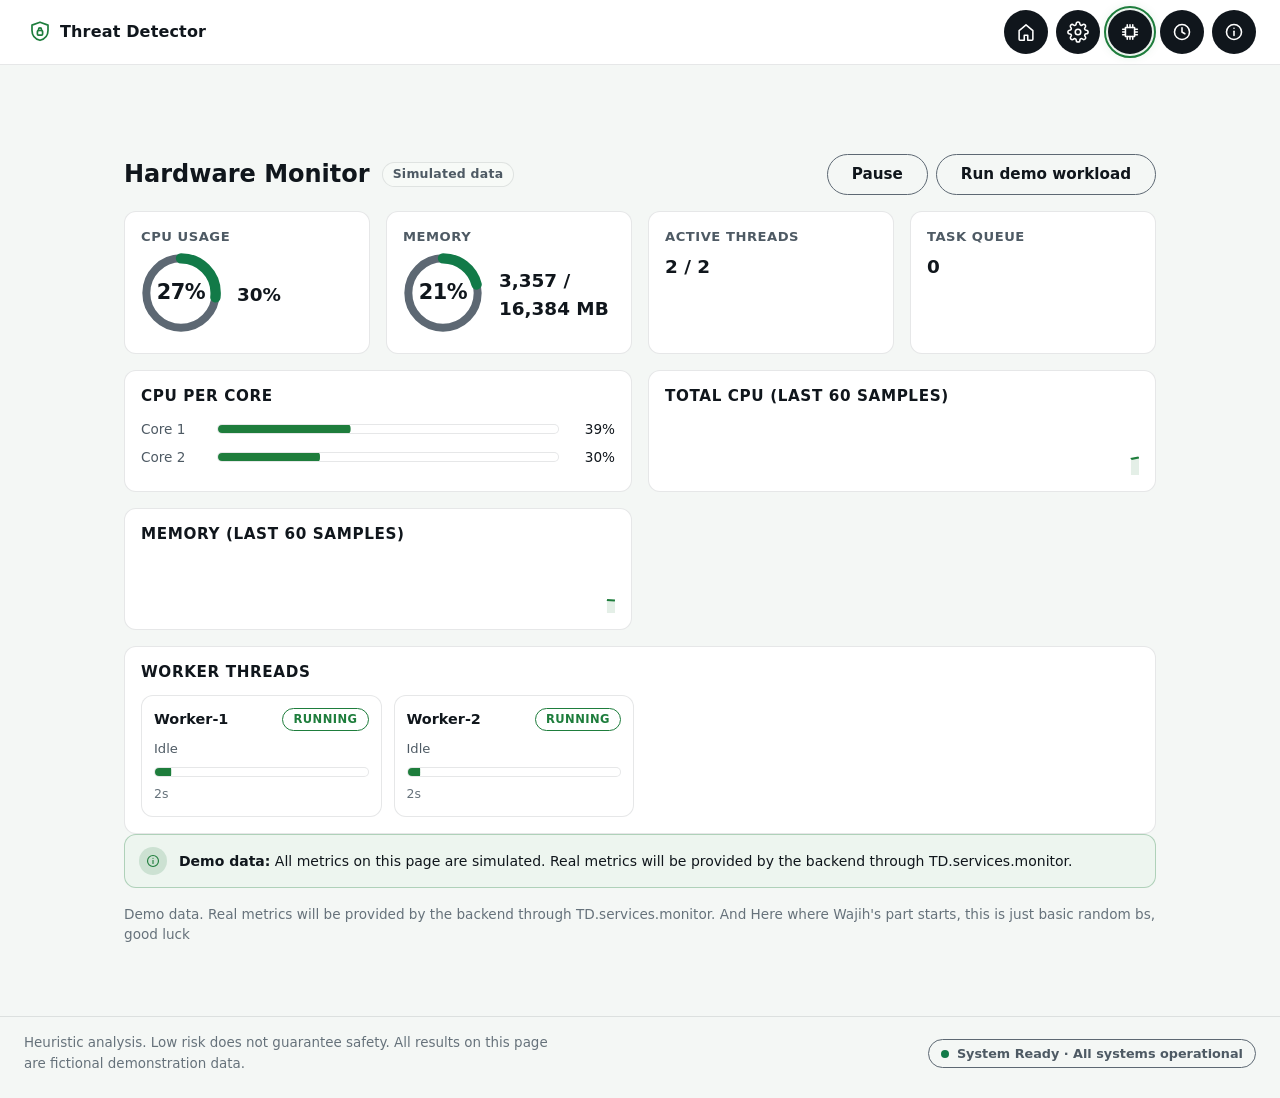
==== app/src/main/resources/web/hardware.html @ 389b3770 "feat(web): copy product front-end and add JavaFX shim" ====
<!DOCTYPE html>
<html lang="en" data-page="hardware">
<head>
  <meta charset="utf-8">
<script src="js/core/theme-init.js"></script>
  <meta name="viewport" content="width=device-width, initial-scale=1">
  <title>Threat Detector - Hardware Monitor</title>
<link rel="icon" href="data:image/svg+xml,%3Csvg xmlns='http://www.w3.org/2000/svg' viewBox='0 0 24 24'%3E%3Cpath d='M12 2.5 20 5.3v5.2c0 4.8-3.2 8.7-8 10-4.8-1.3-8-5.2-8-10V5.3Z' fill='%238DEB6B'/%3E%3Crect x='9.4' y='10.6' width='5.2' height='4.4' rx='1' fill='none' stroke='%23101418' stroke-width='1.6'/%3E%3Cpath d='M10.6 10.6V9.6a1.4 1.4 0 0 1 2.8 0v1' fill='none' stroke='%23101418' stroke-width='1.6'/%3E%3C/svg%3E">
<link rel="stylesheet" href="css/base/motion-tokens.css">
<link rel="stylesheet" href="css/components/motion-governor.css">
<link rel="stylesheet" href="css/core.css">
<script src="js/settings.js"></script>
<link rel="stylesheet" href="css/nav.css">
<link rel="stylesheet" href="css/risk-glow.css">
<link rel="stylesheet" href="css/analysis-card.css">
<script src="js/features/theme-fx.js"></script>
<script src="js/theme.js"></script>
<link rel="stylesheet" href="css/theme-transition.css">
<link rel="stylesheet" href="css/pages/hardware.css">
</head>
<body>
  <a class="skip-link" href="#main-content">Skip to main content</a>

  <main id="main-content" tabindex="-1">
    <div class="hw-page">

      <div class="hw-title-row">
        <h1>Hardware Monitor</h1>
        <span class="hw-badge">Simulated data</span>
        <div class="hw-actions">
          <button type="button" class="btn btn-secondary" id="hw-pause" aria-pressed="false">Pause</button>
          <button type="button" class="btn btn-secondary" id="hw-demo">Run demo workload</button>
        </div>
      </div>

      <section class="hw-stats" aria-label="Hardware summary">
        <div class="hw-card">
          <h2>CPU usage</h2>
          <div class="hw-stat">
            <div class="hw-stat__ring" id="hw-ring-cpu" role="img" aria-label="Total CPU usage"></div>
            <span class="hw-stat__val" id="hw-cpu-val">0%</span>
          </div>
        </div>
        <div class="hw-card">
          <h2>Memory</h2>
          <div class="hw-stat">
            <div class="hw-stat__ring" id="hw-ring-mem" role="img" aria-label="Memory usage"></div>
            <span class="hw-stat__val" id="hw-mem-val">0 / 0 MB</span>
          </div>
        </div>
        <div class="hw-card">
          <h2>Active threads</h2>
          <span class="hw-stat__val" id="hw-threads-val">0 / 0</span>
        </div>
        <div class="hw-card">
          <h2>Task queue</h2>
          <span class="hw-stat__val" id="hw-queue-val">0</span>
        </div>
      </section>

      <div class="hw-grid">
        <section class="hw-card hw-section" aria-label="CPU per core">
          <h2>CPU per core</h2>
          <div id="hw-cores"></div>
        </section>
        <section class="hw-card hw-section" aria-label="Total CPU history">
          <h2>Total CPU (last 60 samples)</h2>
          <div id="hw-cpu-spark"></div>
        </section>
        <section class="hw-card hw-section" aria-label="Memory history">
          <h2>Memory (last 60 samples)</h2>
          <div id="hw-mem-spark"></div>
        </section>
      </div>

      <section class="hw-card hw-section" aria-label="Worker threads">
        <h2>Worker threads</h2>
        <div id="hw-workers" class="hw-workers"></div>
      </section>

      <div class="callout dash-callout" data-type="info" role="note">
        <p class="callout__text"><strong>Demo data:</strong> All metrics on this page are simulated. Real metrics will be provided by the backend through TD.services.monitor.</p>
      </div>

      <p class="hw-note">Demo data. Real metrics will be provided by the backend through TD.services.monitor. And Here where Wajih's part starts, this is just basic random bs, good luck</p>

    </div>
  </main>
<script src="js/core/core.js"></script>
<script src="js/core/java-shim.js"></script>
<script src="js/core/td-config.js"></script>
<script src="js/core/events.js"></script>
<script src="js/services/bridge.js"></script>
<script src="js/services/monitorService.js"></script>
<script src="js/services/mockMonitorService.js"></script>
<script src="js/services/analysisService.js"></script>
<script src="js/features/motion-governor.js"></script>
<script src="js/components/sparkline.js"></script>
<script src="js/components/usageBar.js"></script>
<script src="js/pages/hardware.js"></script>
</body>
</html>
---- app/src/main/resources/web/css/base/motion-tokens.css ----
/* ===== Motion tokens (single source of truth for animation durations) ===== */
/* Created for the animation performance pass. Values are IDENTICAL to the
   pre-existing magic numbers scattered across core.css/index.css/settings.css
   so that no visual timing changes. Agents may reference these tokens. */
:root {
  --dur-slide: .3s;
  --ease-slide: cubic-bezier(.32, .72, 0, 1);
  --dur-reveal-in: .4s;
  --dur-reveal-out: .25s;
  --dur-swatch: .18s;
  --dur-fast: .15s;
  --dur-in: .24s;
  --dur-out: .18s;
  --ease-out: cubic-bezier(.2, .7, .2, 1);
}
---- app/src/main/resources/web/css/components/motion-governor.css ----
/* ===== Motion governor CSS (animation perf pass) ===== */
[data-motion-paused] {
  animation-play-state: paused !important;
}
html.td-switching ::view-transition-new(root) {
  will-change: clip-path;
}
---- app/src/main/resources/web/css/core.css ----
/* ===== DAC SHARED CORE (CSS) 1/2 — tokens+components — identical on all pages ===== */
/* OWNER: Agent A (Core). CONTRACT §4 tokens · §5 shared classes · §14 shell.
   Sections: 1 reset · 2 tokens · 3 base type · 4 shell · 5 components
             6 result panel · 7 modal · 8 density · 9 responsive · 10 reduced motion.
   No raw hex outside token blocks; animations use transform/opacity only. */

/* ================= 1. GLOBAL RESET ================= */
*,
*::before,
*::after { box-sizing: border-box; }

html,
body,
h1, h2, h3, h4,
p, ul, ol, figure { margin: 0; padding: 0; }

html {
  font-size: 16px; /* base: 16px, refines via data-text below */
  scroll-behavior: smooth;
  -webkit-text-size-adjust: 100%;
}

img,
svg { display: block; max-width: 100%; }

/* [D] Icon system: functional icons are sized explicitly (hero/decorative art exempt) */
.icon { flex: none; width: 16px; height: 16px; }
.icon-lg { width: 20px; height: 20px; }
.icon-xl { width: 24px; height: 24px; }

button,
input,
select,
textarea { font: inherit; color: inherit; }

ul, ol { list-style: none; }

/* [hidden] wins everywhere so JS can rely on it for state toggling */
[hidden] { display: none !important; }

/* Focus is never removed; every rule here ADDS visibility, never hides outlines */
:focus-visible {
  outline: 2px solid var(--focus-ring);
  outline-offset: 2px;
}

::selection { background: var(--accent-soft); }

/* ================= 2. DESIGN TOKENS (CONTRACT §4) ================= */
/* Theme-independent primitives */
:root {
  --font: system-ui, -apple-system, "Segoe UI", Roboto, "Helvetica Neue", Arial, sans-serif;
  --radius-sm: 8px;
  --radius: 12px;
  --radius-lg: 16px;
  --radius-pill: 999px;
  --space-1: 4px;
  --space-2: 8px;
  --space-3: 12px;
  --space-4: 16px;
  --space-5: 24px;
  --space-6: 32px;
  --space-7: 48px;
  --space-8: 64px;
  --dur-fast: 150ms;
  --dur-in: 220ms;
  --dur-out: 160ms;
  --dur-draw: 1000ms;
  --dur-glow: 3s;
  --ease-out: cubic-bezier(.22, .61, .36, 1);
  --ease-spring: cubic-bezier(.34, 1.56, .64, 1);
  /* D1 result ring — consumed by .result-panel / .result-ring-float */
  --ring-side: right;
  --ring-side-width: var(--space-4);
  /* [C] real sticky-header height (navbar min-height 64px + 1px border) */
  --navbar-h: 65px;
}

/* ----- Text size: scales the rem base (15 / 16 / 17.5px) ----- */
:root { --text-base: 16px; }
html[data-text="small"]  { font-size: 15px;   --text-base: 15px; }
html[data-text="large"]  { font-size: 17.5px; --text-base: 17.5px; }

/* ----- DARK / OLED ----- */
/* [data-theme-scope] mirrors the theme tokens onto the verdict-color preview
   container (Settings picker modal) so it can show the theme being edited
   while the app itself runs in the other theme. The scope always shows the
   OLED dark surfaces (the grey variant only shifts --bg-* on :root). */
:root[data-theme="dark"],
[data-theme-scope="dark"] {
  color-scheme: dark;
  --bg: #000000;
  /* Cover-tier color (snap fix 2.3c): duplicates --bg on purpose so the
     theme-cover element can read the TARGET theme's page background from
     a token instead of the live computed style. Keep in sync with --bg. */
  --td-cover-bg: #000000;
  --bg-nav: #161616;
  --bg-card: #0E120D;
  --bg-card-2: #141A11;
  --bg-input: #121715;
  --border: rgba(255, 255, 255, .08);
  /* AA revision of pinned grey: solid tone ≥3:1 against card + bg for UI boundaries */
  --border-strong: #6A7269;
  --text: #F2F5F7;
  --text-muted: #A6B1BB;
  --text-faint: #7A8791; /* AA revision: ≥4.5:1 on card/card-2/nav */
  --focus-ring: #7BD5FF;
  /* Navbar icon-button states (icon vs circle verified >=4.5:1 in every state) */
  --navlink-bg: #FFFFFF;
  --navlink-bg-hover: #F1F4F7;
  --navlink-bg-active: #E4E9EC;
  --navlink-icon: #0B0E11;
  --navlink-icon-hover: #0B0E11;
  --navlink-icon-active: #0B0E11;
  --navlink-icon-current: #0B0E11;
  --navlink-icon-open: #0B0E11;
  --navlink-ring: transparent;
  --navlink-ring-hover: var(--accent-contrast); /* crisp on light circles in every accent */
  --navlink-ring-active: var(--accent-contrast);
  --navlink-ring-current: var(--accent);
  --navlink-ring-open: var(--accent);
  /* Switch states: OFF track + 1px edge (>=3:1 vs card) + knob (>=3:1 vs ON track) */
  --switch-off: #55606B;
  --switch-off-hover: #646E77;
  --switch-edge: #8A93A0;
  --switch-knob: #FFFFFF;
  --high-contrast: #2A070C; /* AA text on --high fills (≥4.5:1) */
  --shadow: 0 10px 30px rgba(0, 0, 0, .55);
  --backdrop: rgba(0, 0, 0, .62);
}

/* ----- DARK / GREY ----- */
:root[data-theme="dark"][data-bg="grey"] {
  --bg: #121212;
  /* Cover-tier color: duplicates --bg (see note in the dark/oled block). */
  --td-cover-bg: #121212;
  --bg-nav: #1A1A1A;
  --bg-card: #181D18;
  --bg-card-2: #1F241E;
  --bg-input: #1A1F1B;
}

/* ----- RISK (always paired with text + icon, never color alone) ----- */
:root[data-theme="dark"],
[data-theme-scope="dark"] {
  --low: #3DDC84;
  --medium: #FFB020;
  --high: #FF5A5F;
  --na: #8A93A0;
  --low-soft: rgba(61, 220, 132, .14);
  --medium-soft: rgba(255, 176, 32, .14);
  --high-soft: rgba(255, 90, 95, .16);
  --na-soft: rgba(138, 147, 160, .18);
}

:root[data-theme="light"],
[data-theme-scope="light"] {
  --low: #127A48;
  /* [A1] richer amber (was a muddy brown); AA ≥4.5:1 on card/white surfaces */
  --medium: #B45309;
  --high: #C2263B;
  --na: #55606A;
  --low-soft: rgba(18, 122, 72, .12);
  --medium-soft: rgba(138, 90, 0, .12);
  --high-soft: rgba(194, 38, 59, .10);
  --na-soft: rgba(85, 96, 106, .14);
}

/* ----- LIGHT ----- */
:root[data-theme="light"],
[data-theme-scope="light"] {
  color-scheme: light;
  --bg: #F4F7F5;
  /* Cover-tier color: duplicates --bg (see note in the dark/oled block). */
  --td-cover-bg: #F4F7F5;
  --bg-nav: #FFFFFF;
  --bg-card: #FFFFFF;
  --bg-card-2: #F7FAF7;
  --bg-input: #FFFFFF;
  --border: rgba(16, 24, 32, .10);
  /* AA revision of pinned tone: ≥3:1 boundary on white/off-white */
  --border-strong: #5D6873;
  --text: #10161C;
  --text-muted: #4E5A64;
  --text-faint: #66727B; /* AA revision: ≥4.5:1 on white + bg */
  --focus-ring: #1B5EA8;
  /* Navbar icon-button states (icon vs circle verified >=4.5:1 in every state) */
  --navlink-bg: #10161C;
  --navlink-bg-hover: #1E2831;
  --navlink-bg-active: #2A3540;
  --navlink-icon: #FFFFFF;
  --navlink-icon-hover: #FFFFFF;
  --navlink-icon-active: #FFFFFF;
  --navlink-icon-current: #FFFFFF;
  --navlink-icon-open: #FFFFFF;
  --navlink-ring: transparent;
  --navlink-ring-hover: #FFFFFF; /* crisp on dark circles in every light accent */
  --navlink-ring-active: #FFFFFF;
  --navlink-ring-current: var(--accent);
  --navlink-ring-open: var(--accent);
  /* Switch states: OFF track + 1px edge (>=3:1 vs card) + knob (>=3:1 vs ON track) */
  --switch-off: #D7DCE1;
  --switch-off-hover: #CBD2D8;
  --switch-edge: #5D6873;
  --switch-knob: #FFFFFF;
  --high-contrast: #FFFFFF; /* white passes on --high (#C2263B) in light theme */
  --shadow: 0 8px 22px rgba(16, 24, 32, .10);
  --backdrop: rgba(10, 16, 20, .48);
}

/* ----- ACCENTS · dark ----- */
:root[data-theme="dark"][data-accent="green"] {
  --accent: #8DEB6B; --accent-contrast: #07230D; --accent-strong: #96ED77;
  --accent-soft: rgba(141, 235, 107, .12); --glow: rgba(141, 235, 107, .35);
}
:root[data-theme="dark"][data-accent="blue"] {
  --accent: #4D94FF; --accent-contrast: #031431; --accent-strong: #5B9DFF;
  --accent-soft: rgba(77, 148, 255, .12); --glow: rgba(77, 148, 255, .35);
}
:root[data-theme="dark"][data-accent="white"] {
  --accent: #F2F5F7; --accent-contrast: #0B0E11; --accent-strong: #FFFFFF;
  --accent-soft: rgba(242, 245, 247, .12); --glow: rgba(242, 245, 247, .35);
}
:root[data-theme="dark"][data-accent="violet"] {
  --accent: #B78CFF; --accent-contrast: #180430; --accent-strong: #C1A0FF;
  --accent-soft: rgba(183, 140, 255, .12); --glow: rgba(183, 140, 255, .35);
}
:root[data-theme="dark"][data-accent="amber"] {
  --accent: #FFC24D; --accent-contrast: #2B1600; --accent-strong: #FFCE70;
  --accent-soft: rgba(255, 194, 77, .12); --glow: rgba(255, 194, 77, .35);
}

/* ----- ACCENTS · light (darker accents so AA passes on white) ----- */
:root[data-theme="light"][data-accent="green"] {
  --accent: #1E7D3C; --accent-contrast: #FFFFFF; --accent-strong: #2D8448;
  --accent-soft: rgba(30, 125, 60, .12); --glow: rgba(30, 125, 60, .22);
}
:root[data-theme="light"][data-accent="blue"] {
  --accent: #1B5EA8; --accent-contrast: #FFFFFF; --accent-strong: #2370C4;
  --accent-soft: rgba(27, 94, 168, .12); --glow: rgba(27, 94, 168, .22);
}
:root[data-theme="light"][data-accent="white"] {
  --accent: #232A31; --accent-contrast: #FFFFFF; --accent-strong: #384249;
  --accent-soft: rgba(35, 42, 49, .12); --glow: rgba(35, 42, 49, .22);
}
:root[data-theme="light"][data-accent="violet"] {
  --accent: #5E35B1; --accent-contrast: #FFFFFF; --accent-strong: #6B45B7;
  --accent-soft: rgba(94, 53, 177, .12); --glow: rgba(94, 53, 177, .22);
}
:root[data-theme="light"][data-accent="amber"] {
  --accent: #7A4C00; --accent-contrast: #FFFFFF; --accent-strong: #8F5A00;
  --accent-soft: rgba(122, 76, 0, .12); --glow: rgba(122, 76, 0, .22);
}

/* Switch knob per accent - knob vs ON track >=3:1 by computed contrast.
   Dark-theme light accents (green #8DEB6B 1.6, white 1.2, violet 2.6, amber 1.6
   vs a white knob) flip to near-black; deep blue (#4D94FF = 3.000) keeps white. */
:root[data-theme="dark"][data-accent="green"],
:root[data-theme="dark"][data-accent="white"],
:root[data-theme="dark"][data-accent="violet"],
:root[data-theme="dark"][data-accent="amber"] { --switch-knob: #0B0E11; }
:root[data-theme="dark"][data-accent="blue"] { --switch-knob: #FFFFFF; }
:root[data-theme="light"][data-accent="green"],
:root[data-theme="light"][data-accent="blue"],
:root[data-theme="light"][data-accent="white"],
:root[data-theme="light"][data-accent="violet"],
:root[data-theme="light"][data-accent="amber"] { --switch-knob: #FFFFFF; }

/* ================= 3. BASE TYPE ================= */
body {
  min-height: 100vh;
  background: var(--bg);
  color: var(--text);
  font-family: var(--font);
  font-size: 1rem;
  line-height: 1.5;
}

h1 { font-size: 1.65rem; line-height: 1.25; font-weight: 700; }
h2 { font-size: 1.25rem; line-height: 1.3; font-weight: 700; }
h3 { font-size: 1.05rem; line-height: 1.35; font-weight: 600; }

small { font-size: .85rem; }
strong, b { font-weight: 600; }

a { color: var(--accent); }
a:hover { color: var(--accent-strong); }

/* ================= 4. GLOBAL SHELL (CONTRACT §14) ================= */

/* --- Skip link: pages place it before <main> --- */
.skip-link {
  position: absolute;
  top: 0;
  transform: translateY(-60px);
  left: var(--space-2);
  z-index: 100;
  min-height: 44px;
  display: inline-flex;
  align-items: center;
  padding: 0 var(--space-4);
  background: var(--accent);
  color: var(--accent-contrast);
  font-weight: 600;
  text-decoration: none;
  border-radius: 0 0 var(--radius) var(--radius);
  transition: transform var(--dur-in) var(--ease-out);
}
.skip-link:focus { transform: translateY(0); }
html[data-motion="reduced"] .skip-link { transition: none; }

/* --- Screen-reader-only helpers --- */
.sr-only,
.visually-hidden {
  position: absolute;
  width: 1px;
  height: 1px;
  margin: -1px;
  padding: 0;
  border: 0;
  overflow: hidden;
  clip: rect(0 0 0 0);
  clip-path: inset(50%);
  white-space: nowrap;
}

/* --- Sticky header + navbar --- */
.app-header {
  position: sticky;
  top: 0;
  z-index: 50;
  background: var(--bg-nav);
  border-bottom: 1px solid var(--border);
}

.navbar {
  display: flex;
  align-items: center;
  justify-content: space-between;
  gap: var(--space-3);
  min-height: 64px;
  padding: var(--space-2) var(--space-4);
}

.brand {
  display: inline-flex;
  align-items: center;
  gap: var(--space-2);
  color: var(--text);
  text-decoration: none;
  font-weight: 700;
  letter-spacing: .01em;
  padding: var(--space-1) var(--space-1);
  border-radius: var(--radius-sm);
}
.brand-logo { width: 24px; height: 24px; color: var(--accent); flex: none; }
.brand:hover,
.brand:focus-visible { color: var(--accent-strong); }

.nav-actions {
  display: flex;
  align-items: center;
  gap: var(--space-2);
}

/* --- Circular 44px nav buttons (§5 + SPEC §5).
     State tokens: --navlink-bg / -icon / -ring for default, hover, active,
     current-page and legend-open. The button itself is never given opacity
     or a filter; hover keeps the icon/circle pair untouched and signals via
     an accent glow + crisp ring + scale, wrapped in @media(hover:hover). --- */
.navlink {
  position: relative;
  width: 44px;
  height: 44px;
  flex: none;
  display: inline-flex;
  align-items: center;
  justify-content: center;
  border: 0;
  border-radius: 50%;
  background: var(--navlink-bg);
  color: var(--navlink-icon);
  box-shadow: 0 0 0 1px var(--navlink-ring);
  cursor: pointer;
  text-decoration: none;
  transition: background-color var(--dur-fast) var(--ease-out),
              color var(--dur-fast),
              box-shadow var(--dur-fast) var(--ease-out),
              transform var(--dur-fast) var(--ease-out);
}
.navlink svg { width: 22px; height: 22px; }
.navlink:active {
  background: var(--navlink-bg-active);
  color: var(--navlink-icon-active);
  transform: scale(.97);
  box-shadow: 0 0 0 1px var(--navlink-ring-active), 0 0 6px var(--glow);
}

/* Current page and legend-open: persistent accent ring + soft accent glow
   (aria-current / aria-expanded carry the meaning; the class mirrors current).
   The 2px offset gap keeps the ring readable even when ring and circle tones
   would otherwise merge (e.g. the White accent). */
.navlink[aria-current="page"],
.navlink.is-current {
  color: var(--navlink-icon-current);
  outline: 2px solid var(--navlink-ring-current);
  outline-offset: 2px;
  box-shadow: 0 0 12px var(--glow);
}

/* Legend open (the "i" button; aria-expanded toggles it) */
.navlink[aria-expanded="true"] {
  color: var(--navlink-icon-open);
  outline: 2px solid var(--navlink-ring-open);
  outline-offset: 2px;
  box-shadow: 0 0 12px var(--glow);
}

/* Keyboard focus always stays distinct from hover and from the resting
   current/open rings (cyan/blue --focus-ring vs accent rings). */
.navlink[aria-current="page"]:focus-visible,
.navlink.is-current:focus-visible,
.navlink[aria-expanded="true"]:focus-visible {
  outline-color: var(--focus-ring);
}

/* Hover is pointer-only so touch devices never get stuck hover states */
@media (hover: hover) {
  .navlink:hover {
    background: var(--navlink-bg-hover);
    color: var(--navlink-icon-hover);
    transform: scale(1.06);
    box-shadow: 0 0 0 1px var(--navlink-ring-hover), 0 0 10px var(--glow);
  }
}

/* --- CSS tooltips via data-tip: shown on hover AND focus-visible.
       Never removes focus outline; positioned under the button. --- */
.navlink[data-tip]::after {
  content: attr(data-tip);
  position: absolute;
  top: calc(100% + 6px);
  left: 50%;
  z-index: 90;
  transform: translateX(-50%) translateY(-4px);
  padding: 4px var(--space-2);
  border: 1px solid var(--border-strong);
  border-radius: var(--radius-sm);
  background: var(--bg-card-2);
  color: var(--text);
  font-size: .8rem;
  font-weight: 600;
  white-space: nowrap;
  box-shadow: var(--shadow);
  opacity: 0;
  visibility: hidden;
  pointer-events: none;
  transition: opacity var(--dur-fast) var(--ease-out),
              transform var(--dur-fast) var(--ease-out),
              visibility 0s linear var(--dur-fast);
}
.navlink[data-tip]:hover::after,
.navlink[data-tip]:focus-visible::after {
  opacity: 1;
  visibility: visible;
  transform: translateX(-50%) translateY(0);
  transition-delay: 0s;
}
/* Keep the last button's tooltip inside the viewport */
.nav-actions > :last-child[data-tip]::after {
  left: auto;
  right: 0;
  transform: translateY(-4px);
}
.nav-actions > :last-child[data-tip]:hover::after,
.nav-actions > :last-child[data-tip]:focus-visible::after { transform: translateY(0); }

/* --- Risk Levels legend: D4 drop-up panel, anchored top-right under the nav --- */
.legend {
  position: absolute;
  top: calc(100% + var(--space-2));
  right: var(--space-3); /* aligned right, under the "i" button */
  z-index: 60;
  width: min(320px, calc(100vw - 24px));
  padding: var(--space-4);
  border: 1px solid var(--border-strong);
  border-radius: var(--radius-lg);
  background: var(--bg-card);
  box-shadow: var(--shadow);
  opacity: 0;
  transform: translateY(12px);
  pointer-events: none;
  /* D4 LEGEND DROP-UP — base rule closes FASTER (160ms); .is-open opens at 220ms */
  transition: opacity var(--dur-out) var(--ease-out),
              transform var(--dur-out) var(--ease-out);
}
.legend.is-open {
  opacity: 1;
  transform: translateY(0);
  pointer-events: auto;
  /* slower, springy entrance */
  transition-duration: var(--dur-in);
}

.legend-title { font-size: 1rem; margin-bottom: var(--space-2); }

.legend-list { display: grid; gap: var(--space-1); }

.legend-item {
  display: flex;
  align-items: flex-start;
  gap: var(--space-2);
  font-size: .92rem;
  padding: 2px 0;
}

.legend-dot {
  flex: none;
  width: 10px;
  height: 10px;
  margin-top: 5px;
  border-radius: 50%;
}
.dot-low    { background: var(--low); }
.dot-medium { background: var(--medium); }
.dot-high   { background: var(--high); }
.dot-na     { background: var(--na); }

.legend-term  { font-weight: 600; min-width: 108px; }
.legend-desc  { color: var(--text-muted); }

.legend-note {
  margin-top: var(--space-3);
  padding-top: var(--space-2);
  border-top: 1px solid var(--border);
  color: var(--text-faint);
  font-size: .82rem;
}

/* --- Toast region + toasts: bottom-right stack, ≤3 visible, dedupe-friendly [E] --- */
.toast-region {
  position: fixed;
  right: max(var(--space-4), env(safe-area-inset-right, 0px));
  bottom: max(var(--space-5), env(safe-area-inset-bottom, 0px));
  z-index: 80;
  display: flex;
  flex-direction: column;
  align-items: flex-end;
  gap: var(--space-2);
  width: min(360px, calc(100vw - var(--space-6)));
  max-height: calc(100vh - var(--space-5) - env(safe-area-inset-bottom, 0px));
  overflow: auto;
  pointer-events: none;
}
.toast {
  position: relative;
  display: grid;
  grid-template-columns: 20px minmax(0, 1fr) auto;
  gap: var(--space-2);
  align-items: start;
  width: 100%;
  min-width: 0;
  padding: 12px 14px;
  border: 1px solid var(--border-strong);
  border-radius: 12px;
  background: var(--bg-card);
  box-shadow: 0 10px 28px rgba(0, 0, 0, .30);
  font-size: .92rem;
  overflow: hidden; /* keeps the countdown bar inside the radius */
  pointer-events: auto;
  animation: toast-in 180ms var(--ease-out);
}
html[data-theme="light"] .toast { box-shadow: 0 10px 28px rgba(16, 24, 32, .14); }
.toast.is-out {
  opacity: 0;
  transform: translateY(6px);
  transition: opacity 140ms linear, transform 140ms linear;
}
@keyframes toast-in {
  from { opacity: 0; transform: translateY(8px); }
  to   { opacity: 1; transform: translateY(0); }
}

/* status icon: icon-only color signal (toast also carries role + copy, never color alone) */
.toast-ico {
  display: inline-flex;
  align-items: center;
  justify-content: center;
  width: 20px;
  height: 20px;
  margin-top: 1px;
}
.toast-ico svg { display: block; width: 20px; height: 20px; }
.toast--success .toast-ico { color: var(--low); }
.toast--warn    .toast-ico { color: var(--medium); }
.toast--error   .toast-ico { color: var(--high); }
.toast--info    .toast-ico { color: var(--accent); }

.toast-body { display: block; min-width: 0; }
.toast-title { display: block; font-size: 14px; line-height: 1.35; font-weight: 600; color: var(--text); overflow-wrap: break-word; }
.toast-desc { display: block; margin: 2px 0 0; font-size: 13px; line-height: 1.4; color: var(--text-muted); }

.toast-action {
  margin-top: 8px;
  min-height: 32px;
  padding: 4px 10px;
  font: inherit;
  font-size: .88rem;
  font-weight: 600;
  color: var(--text);
  background: var(--bg-card-2);
  border: 1px solid var(--border-strong);
  border-radius: var(--radius-sm);
  cursor: pointer;
}
.toast-action:hover { background: var(--accent-soft); }

.toast-close {
  position: relative;
  flex: none;
  width: 24px;
  height: 24px;
  margin: -6px -8px -6px 0;
  display: inline-flex;
  align-items: center;
  justify-content: center;
  border: 0;
  border-radius: var(--radius-sm);
  background: transparent;
  color: var(--text-muted);
  cursor: pointer;
  transition: color var(--dur-fast), background var(--dur-fast);
}
.toast-close::before { content: ""; position: absolute; inset: -10px; } /* ≥44px hit target */
.toast-close:hover { color: var(--text); background: var(--accent-soft); }
.toast-close svg { width: 16px; height: 16px; pointer-events: none; }

/* countdown bar: 2px, status-colored, low emphasis; error toasts run none */
.toast-bar {
  position: absolute;
  left: 0;
  right: 0;
  bottom: 0;
  height: 2px;
  border-radius: 2px;
  background: currentColor;
  opacity: .4;
  transform-origin: left center;
  animation: toast-drain var(--toast-dur, 4s) linear forwards;
  pointer-events: none;
}
.toast--success .toast-bar { color: var(--low); }
.toast--warn    .toast-bar { color: var(--medium); }
.toast--error   .toast-bar { color: var(--high); }
.toast--info    .toast-bar { color: var(--accent); }
.toast.is-paused .toast-bar { animation-play-state: paused; }
@keyframes toast-drain {
  from { transform: scaleX(1); }
  to   { transform: scaleX(0); }
}

/* under reduced motion: no enter/exit animation and no countdown */
@media (prefers-reduced-motion: reduce) {
  .toast { animation: none; }
  .toast.is-out { transition: none; }
  .toast-bar { display: none; }
}

/* --- Footer --- */
.app-footer {
  display: flex;
  flex-wrap: wrap;
  align-items: center;
  justify-content: space-between;
  gap: var(--space-2) var(--space-4);
  margin-top: var(--space-7);
  padding: var(--space-4) var(--space-5) var(--space-5);
  border-top: 1px solid var(--border);
}

.footer-note {
  color: var(--text-faint);
  font-size: .84rem;
  max-width: 62ch;
}

.status-chip {
  display: inline-flex;
  align-items: center;
  gap: var(--space-2);
  padding: var(--space-1) var(--space-3);
  border: 1px solid var(--border-strong);
  border-radius: var(--radius-pill);
  color: var(--text-muted);
  font-size: .8rem;
  font-weight: 600;
  white-space: nowrap;
}

.chip-dot {
  width: 8px;
  height: 8px;
  border-radius: 50%;
  background: var(--low);
  animation: chip-pulse var(--dur-glow) ease-in-out infinite;
}
@keyframes chip-pulse {
  0%, 100% { opacity: 1; }
  50%      { opacity: .45; }
}

/* ================= 5. COMPONENT CLASSES (CONTRACT §5) ================= */

/* --- Cards --- */
.card {
  background: var(--bg-card);
  border: 1px solid var(--border);
  border-radius: var(--radius-lg);
  padding: var(--space-5);
}
.card-head {
  display: flex;
  align-items: center;
  gap: var(--space-2);
  margin-bottom: var(--space-4);
}
.card-title { font-size: 1.05rem; font-weight: 700; }
.card-sub { color: var(--text-muted); font-size: .9rem; margin-top: 2px; }

/* --- Buttons (all ≥44px targets, pill radius) --- */
.btn {
  min-height: 44px;
  display: inline-flex;
  align-items: center;
  justify-content: center;
  gap: var(--space-2);
  padding: var(--space-2) var(--space-5);
  border: 1px solid transparent;
  border-radius: var(--radius-pill);
  font-weight: 600;
  font-size: .95rem;
  cursor: pointer;
  text-decoration: none;
  transition: background var(--dur-fast) var(--ease-out),
              border-color var(--dur-fast) var(--ease-out),
              color var(--dur-fast),
              transform var(--dur-fast) var(--ease-out);
}
.btn svg { width: 18px; height: 18px; }
.btn:active { transform: translateY(1px) scale(.99); }
.btn:disabled {
  opacity: .55;
  cursor: not-allowed;
  transform: none;
}

.btn-primary { background: var(--accent); color: var(--accent-contrast); }
.btn-primary:hover:not(:disabled) { background: var(--accent-strong); }

.btn-secondary {
  background: transparent;
  color: var(--text);
  border-color: var(--border-strong);
}
.btn-secondary:hover:not(:disabled) { background: var(--bg-card-2); border-color: var(--accent); }

.btn-ghost {
  background: transparent;
  color: var(--text-muted);
}
.btn-ghost:hover:not(:disabled) { color: var(--text); background: var(--accent-soft); }

/* destructive confirm button — soft red; hover fill uses AA-safe text token */
.btn-danger {
  background: var(--high-soft);
  color: var(--high);
  border-color: var(--high);
}
.btn-danger:hover:not(:disabled) { background: var(--high); color: var(--high-contrast); }

.icon-btn {
  width: 44px;
  height: 44px;
  display: inline-flex;
  align-items: center;
  justify-content: center;
  border: 0;
  border-radius: 50%;
  background: transparent;
  color: var(--text-muted);
  cursor: pointer;
  transition: background var(--dur-fast), color var(--dur-fast), transform var(--dur-fast);
}
.icon-btn:hover { background: var(--accent-soft); color: var(--text); }
.icon-btn svg { width: 20px; height: 20px; }

/* --- Fields --- */
.field { display: flex; flex-direction: column; gap: var(--space-1); min-width: 0; }
.field-label { font-size: .9rem; font-weight: 600; }
.help { color: var(--text-muted); font-size: .84rem; }
.field-error {
  color: var(--high);
  font-size: .84rem;
  font-weight: 600;
  display: flex;
  align-items: center;
  gap: var(--space-1);
}
.field-error svg { width: 14px; height: 14px; flex: none; }

.input,
.select {
  min-height: 44px;
  width: 100%;
  padding: var(--space-2) var(--space-3);
  background: var(--bg-input);
  color: var(--text);
  border: 1px solid var(--border-strong);
  border-radius: var(--radius);
  transition: border-color var(--dur-fast), background var(--dur-fast);
}
.input:hover, .select:hover { border-color: var(--text-muted); }
.input:focus-visible, .select:focus-visible {
  outline: 2px solid var(--focus-ring);
  outline-offset: 1px;
  border-color: var(--accent);
}
.input::placeholder { color: var(--text-faint); }

.textarea-autogrow {
  min-height: 96px;
  resize: none;
  overflow: hidden;
  line-height: 1.5;
}

/* Custom chevron is opt-in: wrap a select in .select-wrap (native arrow stays
   available on bare .select, so controls never lose their affordance). */
.select-wrap { position: relative; display: inline-flex; width: 100%; }
.select-wrap::after {
  content: "";
  position: absolute;
  right: var(--space-3);
  top: 50%;
  margin-top: -2px;
  border: 5px solid transparent;
  border-top-color: currentColor;
  color: var(--text-muted);
  pointer-events: none;
}

/* --- Callouts [A]: one component, no side stripes (a thick border-left on a
   radius paints a crescent). data-type = info|success|warning|danger; icons are
   injected by the shared core (see callouts JS). Colors: info=--accent,
   success=--low, warning=--medium, danger=--high. --- */
.callout {
  --c: var(--accent);
  display: grid;
  grid-template-columns: 28px minmax(0, 1fr);
  column-gap: 12px;
  align-items: start;
  padding: 12px 14px;
  border-radius: 12px;
  color: var(--text);
  background: var(--bg-card-2);
  background: color-mix(in srgb, var(--c) 8%, var(--bg-card));
  border: 1px solid var(--border);
  border: 1px solid color-mix(in srgb, var(--c) 30%, transparent);
}
.callout[data-type="success"] { --c: var(--low); }
.callout[data-type="warning"] { --c: var(--medium); }
.callout[data-type="danger"]  { --c: var(--high); }
.callout__icon {
  display: grid;
  place-items: center;
  width: 28px;
  height: 28px;
  border-radius: 50%;
  color: var(--c);
  background: color-mix(in srgb, var(--c) 16%, transparent);
}
.callout__icon svg { width: 16px; height: 16px; flex: none; }
.callout__text { margin: 0; padding-top: 4px; font-size: 14px; line-height: 1.5; }
.callout__text strong { font-weight: 600; }

/* --- Segmented control [B/C]: pill hugs its buttons (inline-flex + fit-content;
   rows must not stretch it), one thumb slides between options. Colors are the
   project's: track --bg-card-2, edge --border (inset shadow), thumb --accent,
   text --text-muted / hover --text / checked --accent-contrast. --- */
.seg {
  --seg-pad: 4px;
  position: relative;
  isolation: isolate;
  display: inline-flex;
  align-items: center;
  width: fit-content;
  max-width: 100%;
  flex: none;
  padding: var(--seg-pad);
  border-radius: var(--radius-pill);
  background: var(--bg-card-2);
  box-shadow: inset 0 0 0 1px var(--border);
}
.seg__thumb {
  position: absolute;
  z-index: 0;
  top: var(--seg-pad);
  bottom: var(--seg-pad);
  left: 0;
  width: var(--seg-w, 0px);
  transform: translateX(var(--seg-x, 0px));
  border-radius: var(--radius-pill);
  background: var(--accent);
  box-shadow: 0 1px 3px rgba(0, 0, 0, .25);
  transition: transform var(--dur-slide) var(--ease-slide), width var(--dur-slide) var(--ease-slide);
  will-change: transform;
}
.seg:not(.is-ready) .seg__thumb { transition: none; }
.seg__opt {
  position: relative;
  z-index: 1;
  min-height: 44px;
  padding: 0 16px;
  border: 0;
  border-radius: var(--radius-pill);
  background: transparent;
  color: var(--text-muted);
  font: inherit;
  font-weight: 600;
  white-space: nowrap;
  cursor: pointer;
  transition: color .24s ease;
}
.seg__opt[aria-checked="true"] { color: var(--accent-contrast); }
.seg__opt:focus-visible { outline: 2px solid var(--focus-ring); outline-offset: -2px; }
@media (hover: hover) {
  .seg__opt[aria-checked="false"]:hover { color: var(--text); }
}
@media (prefers-reduced-motion: reduce) {
  .seg__thumb, .seg__opt { transition: none; }
}
/* In-app "Reduce animations" hook (same kill-list as the OS setting) */
html[data-motion="reduced"] .seg__thumb, html[data-motion="reduced"] .seg__opt { transition: none; }
/* Very narrow phones: trim pill paddings/type instead of scrolling */
@media (max-width: 420px) {
  .seg__opt { padding: 0 12px; font-size: 14px; }
}

/* --- Reveal (shared grid-rows height reveal) --- */
/* [T1] One component for "show/hide a panel with height" — extracted from the
   settings dark-background field so the dashboard scan panels use the same
   technique and timing. data-open="true" drives the state: collapse runs at
   --dur-reveal-out (.25s), expand at --dur-reveal-in (.4s), both var(--ease-out).
   The child (.reveal-inner) must carry min-height:0 + overflow:hidden so the
   0fr track actually clips; page CSS puts the panel surface (background/border/
   padding/margins) on the inner element, so a collapsed block contributes zero
   height. The global reduced-motion kill-switches (section 11) flatten both
   transitions to instant. Animate grid-template-rows/opacity only — the
   codebase's sanctioned height-reveal exception. */
.reveal {
  display: grid;
  grid-template-rows: 0fr;
  opacity: 0;
  transition:
    grid-template-rows var(--dur-reveal-out, .25s) var(--ease-out),
    opacity var(--dur-reveal-out, .25s) var(--ease-out);
}
.reveal > .reveal-inner {
  min-height: 0;
  overflow: hidden;
}
.reveal[data-open="true"] {
  grid-template-rows: 1fr;
  opacity: 1;
  transition:
    grid-template-rows var(--dur-reveal-in, .4s) var(--ease-out),
    opacity var(--dur-reveal-in, .4s) var(--ease-out);
}

/* --- Chips --- */
.chip {
  min-height: 44px;
  display: inline-flex;
  align-items: center;
  gap: var(--space-2);
  padding: var(--space-1) var(--space-4);
  border: 1px solid var(--border-strong);
  border-radius: var(--radius-pill);
  background: transparent;
  color: var(--text-muted);
  font-weight: 600;
  font-size: .95rem;
  cursor: pointer;
  transition: background var(--dur-fast), color var(--dur-fast), border-color var(--dur-fast);
}
.chip:hover { color: var(--text); background: var(--bg-card-2); }
.chip.is-active {
  background: var(--accent-soft);
  border-color: var(--accent);
  color: var(--text);
}

/* --- Switch (role="switch" button; ONE shared definition).
     Geometry: 56x32 pill, 26px knob, 3px inset on all sides,
     travel = --w - --k - 2*--inset = 24px. The >=44px hit target is the row.
     Tokens: --switch-off / --switch-edge / --switch-knob per theme,
     knob per accent (knob vs ON track >=3:1). Off state keeps the same
     geometry; only track color + knob position change. --- */
.switch {
  --w: 56px;
  --h: 32px;
  --k: 26px;
  --inset: 3px;
  position: relative;
  width: var(--w);
  height: var(--h);
  flex: none;
  box-sizing: border-box;
  padding: 0;
  border: 0;
  border-radius: 999px;
  background: var(--switch-off);
  box-shadow: inset 0 0 0 1px var(--switch-edge);
  cursor: pointer;
  vertical-align: middle;
  transition: background-color var(--dur-fast) var(--ease-out),
              box-shadow var(--dur-fast) var(--ease-out);
}
.switch-knob {
  position: absolute;
  top: var(--inset);
  left: var(--inset);
  width: var(--k);
  height: var(--k);
  border-radius: 50%;
  background: var(--switch-knob);
  box-shadow: 0 1px 3px rgba(0, 0, 0, .35);
  transition: transform 200ms cubic-bezier(.4, 0, .2, 1);
}
.switch[aria-checked="true"] {
  background: var(--accent);
  box-shadow: inset 0 0 0 1px transparent;
}
.switch[aria-checked="true"] .switch-knob { transform: translateX(24px); }
.switch:focus-visible { outline: 2px solid var(--focus-ring); outline-offset: 2px; }
.switch:disabled,
.switch[aria-disabled="true"] { opacity: .5; cursor: not-allowed; }
@media (hover: hover) {
  .switch:hover { background: var(--switch-off-hover); }
  .switch[aria-checked="true"]:hover { background: var(--accent-strong); }
}

/* --- Table + sticky header --- */
.table-wrap {
  overflow-x: auto;
  -webkit-overflow-scrolling: touch;
  border: 1px solid var(--border);
  border-radius: var(--radius);
}

.table {
  width: 100%;
  table-layout: fixed; /* [B] fixed columns: long cells truncate instead of widening the page */
  border-collapse: collapse;
  font-size: .92rem;
}
.table th {
  position: sticky;
  top: 0;
  z-index: 2;
  background: var(--bg-card-2);
  color: var(--text-muted);
  text-align: left;
  font-size: .8rem;
  font-weight: 600;
  text-transform: uppercase;
  letter-spacing: .04em;
  padding: var(--space-3);
  border-bottom: 1px solid var(--border-strong);
  white-space: nowrap;
}
.table td {
  padding: var(--space-3);
  border-bottom: 1px solid var(--border);
  vertical-align: middle;
}
.table tbody tr { transition: background var(--dur-fast); }
.table tbody tr:hover { background: var(--bg-card-2); }
.table tbody tr:focus-visible,
.table tbody tr.is-selected { outline: 2px solid var(--focus-ring); outline-offset: -2px; }
.table tbody tr.is-selected { background: var(--accent-soft); }

/* clickable rows: pages add role="button" + tabindex="0" */
.table tbody tr[role="button"] { cursor: pointer; }

.table--stack, .table--stack thead { display: block; } /* page opt-in pattern */
.table--stack tbody { display: block; }
.table--stack tr { display: block; padding: var(--space-3) 0; border-bottom: 1px solid var(--border); }
.table--stack td { display: flex; gap: var(--space-2); border: 0; padding: 2px 0; }
.table--stack td::before {
  content: attr(data-label);
  color: var(--text-faint);
  font-size: .78rem;
  font-weight: 600;
  min-width: 96px;
  padding-top: 2px;
}
.table--stack .table-head-hide { display: none; } /* head row opted out via class */

/* --- Risk tag [B2]: one neutral container for every level; the 3-bar meter
   and the label color carry the risk (both tables share this class) ------ */
.risk-tag {
  display: inline-flex;
  align-items: center;
  justify-content: center;
  gap: var(--space-2); /* 8px ≈ the ~7px spec gap, kept on the spacing scale */
  min-width: 92px;
  padding: var(--space-1) var(--space-3); /* 4px 12px ≈ the ~4px 11px spec */
  border: 1px solid var(--border-strong);
  border-radius: var(--radius-sm); /* nearest token to the ~6px spec (8px) */
  background: var(--bg-card-2); /* one surface step above the table card */
  font-size: .75rem; /* 12px */
  font-weight: 500;
  letter-spacing: .03em;
  white-space: nowrap;
}
.risk-tag[data-risk="low"]    { color: var(--low); }
.risk-tag[data-risk="medium"] { color: var(--medium); }
.risk-tag[data-risk="high"]   { color: var(--high); }
/* na (Not verified / error): muted grey label — --na dips below 4.5:1 on
   bg-card-2 in dark-grey (measured 3.86:1), --text-muted passes everywhere */
.risk-tag[data-risk="na"]     { color: var(--text-muted); }
/* severity meter: bottom-aligned ascending bars; inactive = strong border */
.risk-meter { display: inline-flex; align-items: flex-end; gap: 2px; flex: none; }
.risk-bar { width: 3px; border-radius: 1px; background: var(--border-strong); }
.risk-bar-1 { height: 6px; }
.risk-bar-2 { height: 9px; }
.risk-bar-3 { height: 12px; }
.risk-tag[data-risk="low"] .risk-bar-1 { background: var(--low); }
.risk-tag[data-risk="medium"] .risk-bar-1,
.risk-tag[data-risk="medium"] .risk-bar-2 { background: var(--medium); }
.risk-tag[data-risk="high"] .risk-bar-1,
.risk-tag[data-risk="high"] .risk-bar-2,
.risk-tag[data-risk="high"] .risk-bar-3 { background: var(--high); }
/* warning triangle (na): the app's warn icon (same paths as the batch rows)
   as one shared CSS mask — no SVG per tag; tinted via background */
.risk-warn {
  width: 12px;
  height: 12px;
  flex: none;
  background: var(--na);
  -webkit-mask: url("data:image/svg+xml,%3Csvg xmlns='http://www.w3.org/2000/svg' viewBox='0 0 24 24' fill='none' stroke='%23000' stroke-width='2' stroke-linecap='round' stroke-linejoin='round'%3E%3Cpath d='M12 4.2 3.4 19.8h17.2Z'/%3E%3Cpath d='M12 10.2v4.6'/%3E%3Cpath d='M12 17.4h.01'/%3E%3C/svg%3E") center / contain no-repeat;
          mask: url("data:image/svg+xml,%3Csvg xmlns='http://www.w3.org/2000/svg' viewBox='0 0 24 24' fill='none' stroke='%23000' stroke-width='2' stroke-linecap='round' stroke-linejoin='round'%3E%3Cpath d='M12 4.2 3.4 19.8h17.2Z'/%3E%3Cpath d='M12 10.2v4.6'/%3E%3Cpath d='M12 17.4h.01'/%3E%3C/svg%3E") center / contain no-repeat;
}

/* --- Status line (icon + text + color) --- */
.status-line {
  display: inline-flex;
  align-items: center;
  gap: var(--space-1);
  font-size: .88rem;
  font-weight: 600;
  white-space: nowrap;
}
/* Verified back in green (user preference): check + label both use --low so
   the OK state reads at a glance. Not Verified (amber) and Error (red) keep
   their distinct tones */
.status-line svg { width: 12px; height: 12px; flex: none; }
.status-line.is-ok    { color: var(--low); }
.status-line.is-warn  { color: var(--medium); }
.status-line.is-error { color: var(--high); }

/* --- Progress bar (fills via transform; width transitions are forbidden by §12) --- */
.progress {
  height: 10px;
  border-radius: var(--radius-pill);
  background: var(--bg-input);
  border: 1px solid var(--border);
  overflow: hidden;
}
.progress-bar {
  height: 100%;
  width: 100%;
  border-radius: inherit;
  background: var(--accent);
  transform: scaleX(var(--fill, 0));
  transform-origin: left center;
  transition: transform 220ms linear;
}

/* --- Drop zone --- */
.drop-zone {
  display: flex;
  flex-direction: column;
  align-items: center;
  gap: var(--space-1);
  padding: var(--space-5);
  border: 2px dashed var(--border-strong);
  border-radius: var(--radius-lg);
  background: transparent;
  color: var(--text-muted);
  text-align: center;
  cursor: pointer;
  transition: background var(--dur-fast), border-color var(--dur-fast);
}
.drop-zone:hover { border-color: var(--accent); color: var(--text); }
.drop-zone:focus-visible { border-color: var(--accent); outline-offset: var(--space-1); }
.drop-zone.is-dragover {
  background: var(--accent-soft);
  border-color: var(--accent);
}
.drop-zone svg { width: 28px; height: 28px; color: var(--accent); }

/* --- Links & misc --- */
.link-arrow {
  display: inline-flex;
  align-items: center;
  gap: var(--space-1);
  min-height: 44px;
  color: var(--accent);
  font-weight: 600;
  text-decoration: none;
  border-radius: var(--radius-sm);
  padding: var(--space-1) var(--space-2);
}
.link-arrow svg { width: 16px; height: 16px; }
.link-arrow:hover { color: var(--accent-strong); text-decoration: underline; }

.result-line { margin: 0; }

.text-truncate,
.ellipsis {
  min-width: 0;
  overflow: hidden;
  text-overflow: ellipsis;
  white-space: nowrap;
}

.type-icon {
  display: inline-flex;
  align-items: center;
  color: var(--text-muted);
  flex: none;
}
.type-icon svg { width: 18px; height: 18px; }

/* ================= 6. RESULT PANEL (CONTRACT §5 + SPEC §7.3) ================= */
.result-panel {
  position: relative;
  min-height: 320px;
  /* D1 RESULT RING POSITION — change 'right' to 'left' here to flip the score ring (one line) */
  --ring-side: right;
}

.result-states { position: relative; }

.result-panel .result-states > * { animation: state-in var(--dur-in) var(--ease-out); }
@keyframes state-in {
  from { opacity: 0; transform: translateY(4px); }
  to   { opacity: 1; transform: translateY(0); }
}

/* state aliases: shared base; content per state is composed by page agents */
.state-idle, .state-scanning, .state-threat, .state-safe, .state-unverified, .state-error {
  padding: var(--space-4) 0;
}
.state-idle, .state-scanning, .state-safe, .state-unverified, .state-error {
  text-align: center;
}
.state-error .panel-heading { justify-content: center; }

.panel-heading {
  display: flex;
  align-items: center;
  gap: var(--space-2);
  margin-bottom: var(--space-3);
}
.risk-label { font-size: 1rem; font-weight: 700; }
.risk-label[data-risk="low"]    { color: var(--low); }
.risk-label[data-risk="medium"] { color: var(--medium); }
.risk-label[data-risk="high"]   { color: var(--high); }
.risk-label[data-risk="na"]     { color: var(--na); }

.ring-wrap {
  display: flex;
  align-items: center;
  justify-content: center;
}

/* D1 RESULT RING POSITION — change 'right' to 'left' here to flip the score ring (one line)
   (.result-ring-float and .ring-float are the same hook; §5 lists both names) */
.result-ring-float,
.ring-float { position: absolute; top: var(--space-4); right: var(--ring-side-width, 16px); }

.scan-substatus {
  color: var(--text-muted);
  font-size: .9rem;
  text-align: center;
}

.reason-list { display: grid; gap: var(--space-2); }
.reason-list li {
  display: flex;
  gap: var(--space-2);
  align-items: flex-start;
  color: var(--text);
  font-size: .95rem;
  /* staggered reveal: pages set --stagger: 0..N per <li> */
  animation: reason-in 240ms var(--ease-out) both;
  animation-delay: calc(var(--stagger, 0) * 40ms);
}
.reason-list li::before {
  content: "";
  flex: none;
  width: 6px;
  height: 6px;
  margin-top: 9px;
  border-radius: 50%;
  background: var(--accent);
}
@keyframes reason-in {
  from { opacity: 0; transform: translateY(6px); }
  to   { opacity: 1; transform: translateY(0); }
}

.detail-rows {
  display: grid;
  grid-template-columns: max-content 1fr;
  gap: var(--space-1) var(--space-4);
}
.detail-dt { color: var(--text-muted); font-weight: 600; }
.detail-dd { color: var(--text); margin: 0; }

/* ================= 7. MODAL ================= */
.modal-backdrop {
  position: fixed;
  inset: 0;
  z-index: 90;
  display: flex;
  align-items: center;
  justify-content: center;
  padding: var(--space-4);
  background: var(--backdrop);
  animation: backdrop-in var(--dur-fast) linear;
}
@keyframes backdrop-in { from { opacity: 0; } to { opacity: 1; } }

.modal {
  width: min(560px, 100%);
  max-height: calc(100vh - var(--space-8));
  display: flex;
  flex-direction: column;
  overflow: hidden; /* radius clips the scrolling body; the scrollbar stays inside the corners */
  background: var(--bg-card);
  border: 1px solid var(--border-strong);
  border-radius: var(--radius-lg);
  box-shadow: var(--shadow);
  animation: modal-in var(--dur-in) var(--ease-out);
  transform: translateY(0);
  transition: opacity var(--dur-out) linear, transform var(--dur-out) var(--ease-out);
}
.modal.is-closing { opacity: 0; transform: translateY(8px); }
@keyframes modal-in {
  from { opacity: 0; transform: translateY(10px); }
  to   { opacity: 1; transform: translateY(0); }
}

.modal-head {
  flex: none;
  display: flex;
  align-items: center;
  justify-content: space-between;
  gap: var(--space-3);
  padding: var(--space-4) var(--space-5);
  border-bottom: 1px solid var(--border);
  background: var(--bg-card); /* matches the modal body — content never paints around the header */
}
.modal-title { font-size: 1.05rem; font-weight: 700; }
.modal-close {
  width: 44px;
  height: 44px;
  margin: -6px -8px -6px 0;
  display: inline-flex;
  align-items: center;
  justify-content: center;
  border: 0;
  border-radius: 50%;
  background: transparent;
  color: var(--text-muted);
  cursor: pointer;
  transition: background var(--dur-fast), color var(--dur-fast);
}
.modal-close:hover { background: var(--accent-soft); color: var(--text); }
.modal-close svg { width: 20px; height: 20px; }

.modal-body {
  flex: 1 1 auto;
  min-height: 0;
  overflow-y: auto; /* only the body scrolls; header and close button stay put */
  overflow-x: hidden;
  padding: var(--space-5);
  scrollbar-width: thin;
  scrollbar-color: var(--border-strong) transparent;
}
.modal-body::-webkit-scrollbar { width: 10px; }
.modal-body::-webkit-scrollbar-track { background: transparent; }
.modal-body::-webkit-scrollbar-thumb {
  border: 3px solid transparent; /* inset so the thumb never touches the rounded corners */
  border-radius: 999px;
  background-color: var(--border-strong);
  background-clip: padding-box;
}
.modal-foot {
  flex: none;
  display: flex;
  justify-content: flex-end;
  gap: var(--space-2);
  padding: var(--space-4) var(--space-5);
  border-top: 1px solid var(--border);
}

/* scroll lock while a modal is open */
body[data-modal-open] { overflow: hidden; }

/* ================= 8. COMPACT DENSITY ================= */
html[data-density="compact"] .card { padding: var(--space-4); }
html[data-density="compact"] .card-head { margin-bottom: var(--space-3); }
html[data-density="compact"] { --navbar-h: 57px; }
html[data-density="compact"] .navbar { min-height: 56px; }
html[data-density="compact"] .btn { min-height: 40px; padding: var(--space-1) var(--space-4); }
html[data-density="compact"] .input,
html[data-density="compact"] .select { min-height: 40px; }
html[data-density="compact"] .table th,
html[data-density="compact"] .table td { padding: var(--space-2) var(--space-2); }
html[data-density="compact"] .app-footer { margin-top: var(--space-5); padding: var(--space-3) var(--space-4) var(--space-4); }
html[data-density="compact"] .drop-zone { padding: var(--space-4); }
html[data-density="compact"] .stack { gap: var(--space-2) !important; }
html[data-density="compact"] .stack-sm { gap: var(--space-1) !important; }

/* ================= 9. UTILITIES ================= */
.u-center { text-align: center; }
.stack   { display: grid; gap: var(--space-4); }
.stack-sm { display: grid; gap: var(--space-2); }
.row { display: flex; align-items: center; gap: var(--space-3); }
.row-between { display: flex; align-items: center; justify-content: space-between; gap: var(--space-3); }
.grow { flex: 1 1 auto; min-width: 0; }
.muted { color: var(--text-muted); }
.mt-1 { margin-top: var(--space-1); }
.mt-2 { margin-top: var(--space-2); }
.gap-1 { gap: var(--space-1); }
.gap-2 { gap: var(--space-2); }

/* ================= 10. RESPONSIVE (360 / 768 / 1024 / 1440) ================= */
@media (max-width: 360px) {
  .navbar { padding: var(--space-2); gap: var(--space-1); }
  .brand-name { display: none; }
  .nav-actions { gap: var(--space-1); }
  .card { padding: var(--space-4); }
  .detail-rows { grid-template-columns: 1fr; }
  .detail-dt { padding-top: 2px; }
}

@media (max-width: 767px) {
  .app-footer { justify-content: center; text-align: center; }
}
/* [E] mobile toasts: bottom-center, full-width */
@media (max-width: 640px) {
  .toast-region {
    left: var(--space-2);
    right: var(--space-2);
    bottom: max(var(--space-3), env(safe-area-inset-bottom, 0px));
    width: auto;
    align-items: stretch;
  }
}

@media (min-width: 768px) {
  .navbar { padding: var(--space-2) var(--space-5); }
}

@media (min-width: 1024px) {
  .card { padding: var(--space-6); }
}

@media (min-width: 1440px) {
  h1 { font-size: 1.8rem; }
}

/* Tables → stacked cards below 640px whenever a page opts in via .table--stack
   and td[data-label]; otherwise .table-wrap keeps horizontal scrolling local
   (never a page-level horizontal scroll). */
@media (max-width: 639px) {
  .table--stack { min-width: 0; }
  .table--stack th { position: static; }
  .table--stack tr[role="button"] { border-radius: var(--radius); }
}

/* ================= 11. REDUCED MOTION (OS setting OR settings toggle) ================= */
@media (prefers-reduced-motion: reduce) {
  html {
    scroll-behavior: auto;
  }
  *,
  *::before,
  *::after {
    animation: none !important;
    transition: none !important;
  }
}

/* Settings toggle sets data-motion="reduced" in <html> — instant final states */
html[data-motion="reduced"] {
  scroll-behavior: auto;
}
html[data-motion="reduced"] *,
html[data-motion="reduced"] *::before,
html[data-motion="reduced"] *::after {
  animation: none !important;
  transition: none !important;
}


/* ===== DAC SHARED CORE (CSS) 2/2 — animated visuals — identical on all pages ===== */
/* OWNER: Agent C (Visuals). Animated-visual classes per CONTRACT §5/§11, animation style per SPEC §12
   (transform / opacity / stroke-dashoffset ONLY — never layout properties).
   Colors come exclusively from design tokens (var(--low|--medium|--high|--na|--accent|--border|--text|...) —
   no literal colors of any kind. Sizes are relative (--ring-size, em), so every block is layout-neutral:
   it centers its own SVG and inherits its size from context/page styles. */

/* ============================================================
   1. SCORE RING  (.ring-wrap > .ring-svg > (.ring-track + .ring-arc)) , .ring-num
   Rendered by DAC.visuals.scoreRing(container, score, risk). The container may already
   be a .ring-wrap (reused) or any element (a .ring-wrap is created inside it).
   SIZING: override --ring-size (or font-size) on the wrap. NEVER set a raw width on
   .ring-svg directly — box and stroke widths are computed from the same var so the
   ring stays proportional at any size. Strokes are written in viewBox user units so
   they keep the same on-screen size the em widths produced, while dash geometry
   (computed in user space) stays exact at every scale — vector-effect was removed
   because it moved dash patterns into screen space and truncated drawn arcs.
   ============================================================ */
.ring-wrap {
  --ring-size: 5em;
  position: relative;
  display: inline-flex;
  align-items: center;
  justify-content: center;
}
/* [D1] The relative above (needed to centre .ring-num) comes later in the cascade than
   the D1 float and shadowed its absolute positioning, so the score ring fell back into
   flow at the card's left. Re-pin float hooks; D1's top/right values stay in force. */
.result-ring-float,
.ring-float { position: absolute; }
.ring-svg {
  display: block;
  inline-size: var(--ring-size);
  block-size: var(--ring-size);
}
.ring-track,
.ring-arc {
  fill: none;
}
.ring-track {
  stroke: var(--border-strong);
  stroke-width: 12px; /* = 0.10 × 120 viewBox units — same on-screen size the em calc produced */
}
.ring-arc {
  stroke: var(--low); /* JS sets var(--low|--medium|--high|--na) via inline style per risk */
  stroke-width: 15.6px; /* = 0.13 × 120 viewBox units */
  stroke-linecap: round;
}
.ring-num {
  position: absolute;
  inset: 0;
  display: flex;
  align-items: center;
  justify-content: center;
  font-size: calc(var(--ring-size) * 0.26);
  font-weight: 700;
  line-height: 1;
  letter-spacing: -0.02em;
  font-variant-numeric: tabular-nums;
  color: var(--text);
}

/* ============================================================
   2. NO-THREAT CHECK CIRCLE  (.ring-safe-wrap > svg (.safe-track + .safe-circle + .safe-check))
   Rendered by DAC.visuals.checkCircle(container). Draw stages are stroke-dashoffset
   values written by JS; .is-pop adds the subtle scale pop. The page supplies the
   surrounding copy ("No issues detected" / "It's all safe").
   ============================================================ */
.ring-safe-wrap {
  --ring-size: 8.5em;
  position: relative;
  display: flex;
  align-items: center;
  justify-content: center;
  color: var(--low);
}
.ring-safe-wrap::before {
  content: "";
  position: absolute;
  inset: -15%;
  border-radius: 50%;
  background: radial-gradient(circle, color-mix(in srgb, var(--low) 16%, transparent), transparent 70%);
  opacity: 0.16;
  pointer-events: none;
  z-index: 0;
}
html[data-theme="light"] .ring-safe-wrap::before {
  opacity: 0.10;
  background: radial-gradient(circle, color-mix(in srgb, var(--low) 10%, transparent), transparent 70%);
}
.safe-svg {
  display: block;
  inline-size: var(--ring-size);
  block-size: var(--ring-size);
  position: relative;
  z-index: 1;
  background: radial-gradient(circle, color-mix(in srgb, var(--low) 8%, transparent), transparent 65%);
  border-radius: 50%;
}
.ring-safe-wrap circle,
.ring-safe-wrap path {
  fill: none;
  stroke: currentColor;
  stroke-linecap: round;
  stroke-linejoin: round;
}
.safe-track { opacity: 0.25; stroke-width: 5.28px; } /* = 0.055 × 96 viewBox units */
.safe-circle { stroke-width: 7.6px; }              /* = 0.09 × 96 viewBox units — ring width unchanged */
.safe-check { stroke-width: 5.18px; }               /* 0.6× of the ring-side 9.6 equiv. — thinner than the ring */
.ring-safe-wrap.is-pop > svg {
  animation: dac-pop 240ms var(--ease-spring) both;
  transform-origin: 50% 50%;
}
@keyframes dac-pop {
  from { transform: scale(0.88); }
  to { transform: scale(1); }
}

/* ============================================================
   2b. NOT-VERIFIED RING  (.unv-ring > svg (.unv-track + scaled alert glyph))
   Rendered by DAC.visuals.unverifiedRing(container). A static dashed ring in
   the neutral --na tone with a warning triangle inside — never green, never a
   percentage: an item that could not be verified is not "safe". Consumers
   shrink it via --ring-size (batch rows) or keep the modal default (5em).
   ============================================================ */
.unv-ring {
  --ring-size: 5em;
  position: relative;
  display: inline-flex;
  align-items: center;
  justify-content: center;
  color: var(--na);
}
.unv-ring .unv-svg {
  display: block;
  inline-size: var(--ring-size);
  block-size: var(--ring-size);
  fill: none;
  stroke: currentColor;
  stroke-width: 1.7;
  stroke-linecap: round;
  stroke-linejoin: round;
}
.unv-ring .unv-track {
  stroke-dasharray: 2.6 3.1; /* dashed ring, 24-viewBox user units */
}

/* ============================================================
   3. SCANNER  (.scan-ring > svg (.scan-track + .scan-arc))
   Rendered by DAC.visuals.scanner(container). The JS adds .is-spinning only when motion
   is allowed; CSS then rotates the svg 1s linear infinite (transform only).
   ============================================================ */
.scan-ring {
  --ring-size: 3.4em;
  position: relative;
  display: inline-flex;
  align-items: center;
  justify-content: center;
  color: var(--accent);
}
.scan-ring > svg {
  display: block;
  inline-size: var(--ring-size);
  block-size: var(--ring-size);
}
.scan-ring circle {
  fill: none;
  stroke-linecap: round;
}
.scan-track {
  stroke: var(--border-strong);
  stroke-width: 8.64px; /* = 0.09 × 96 viewBox units */
}
.scan-arc {
  stroke: currentColor;
  stroke-width: 8.64px; /* = 0.09 × 96 viewBox units */
}
.scan-ring.is-spinning > svg {
  animation: dac-spin 1s linear infinite; /* continuous 1s rotation (SPEC §12) */
  transform-origin: 50% 50%;
  will-change: transform;
}
@keyframes dac-spin {
  from { transform: rotate(0deg); }
  to { transform: rotate(360deg); }
}

/* ============================================================
   4. THREAT-SUMMARY SHIELD  (.shield-wrap[data-state] > .shield-glow + .pulse-ring + svg.shield-svg)
   Rendered by DAC.visuals.shield(container, state). State drives color + inner glyph via
   tokens: secure=var(--low) check, caution=var(--medium) warning mark, threat=var(--high).
   .is-pulsing (added by JS only when motion is allowed) runs the ~3s glow/pulse loop
   (scale + opacity on the ring, opacity on the glow).
   ============================================================ */
/* [A2] concentric by construction: square wrapper (aspect-ratio 1); glow, pulse ring
   and glyph all occupy the SAME single grid cell (1/1) and center within it, so they
   can never stray from the shared center. (Root cause of the old offset: the glow was
   larger than the shrink-wrapped wrapper, over-constraining inset/margin auto.) */
.shield-wrap {
  --ring-size: 7em;
  position: relative;
  display: grid;
  grid-template-columns: 1fr;
  grid-template-rows: 1fr;
  place-items: center;
  inline-size: var(--ring-size);
  block-size: var(--ring-size);
  aspect-ratio: 1;
  color: var(--low);
}
.shield-wrap[data-state="caution"] { color: var(--medium); }
.shield-wrap[data-state="threat"] { color: var(--high); }
.shield-glow {
  grid-area: 1 / 1;
  inline-size: calc(var(--ring-size) * 0.7);
  block-size: calc(var(--ring-size) * 0.7);
  border-radius: 50%;
  background: radial-gradient(closest-side, currentColor 0%, transparent 72%);
  opacity: 0.12;
  transform-origin: center;
  pointer-events: none;
}
.shield-svg {
  grid-area: 1 / 1;
  display: block;
  inline-size: calc(var(--ring-size) * 0.52);
  block-size: calc(var(--ring-size) * 0.52);
  fill: none;
}
.pulse-ring {
  grid-area: 1 / 1;
  inline-size: calc(var(--ring-size) * 0.62);
  block-size: calc(var(--ring-size) * 0.62);
  border: calc(var(--ring-size) * 0.022) solid currentColor;
  border-radius: 50%;
  opacity: 0;
  transform: scale(0.88);
  transform-origin: center;
  pointer-events: none;
}
.shield-wrap.is-pulsing .pulse-ring { animation: dac-pulse 3s var(--ease-out) infinite; }
.shield-wrap.is-pulsing .shield-glow { animation: dac-glow 3s ease-in-out infinite; }
@keyframes dac-pulse {
  0% { transform: scale(0.88); opacity: 0; }
  10% { opacity: 0.4; }
  75% { transform: scale(1.18); opacity: 0; }
  100% { transform: scale(1.18); opacity: 0; }
}
@keyframes dac-glow {
  0%, 100% { opacity: 0.08; }
  50% { opacity: 0.22; }
}

/* ============================================================
   5. WAVE DECORATION  (.wave-deco > inline page svg)
   Subtle decorative wave band. Pages drop their own outline SVG inside; it is styled
   here (token colors, faint). .is-drifting is an opt-in gentle sway (transform only).
   ============================================================ */
.wave-deco {
  position: absolute;
  inset: auto 0 0 0;
  pointer-events: none;
  color: var(--low);
  opacity: 0.25;
}
.wave-deco > svg {
  display: block;
  inline-size: 100%;
  block-size: auto;
  fill: none;
  stroke: currentColor;
  stroke-linecap: round;
  stroke-linejoin: round;
}
.wave-deco.is-drifting > svg { animation: dac-drift 7s ease-in-out infinite alternate; }
@keyframes dac-drift {
  from { transform: translateX(-1.6%); }
  to { transform: translateX(1.6%); }
}

/* ============================================================
   6. HERO ART  (.hero-art with .grid-layer / .mountain-layer / .glitch-block children)
   Base look only — pages may restyle freely. Layers abs-position inside .hero-art;
   pages provide the actual SVG shapes (mountain silhouettes) and any layer modifiers.
   ============================================================ */
.hero-art {
  position: relative;
  overflow: hidden;
  isolation: isolate;
  border-radius: var(--radius-lg);
  background: var(--bg-card-2);
}
.grid-layer {
  position: absolute;
  inset: 0;
  pointer-events: none;
  background-image:
    linear-gradient(var(--border) 1px, transparent 1px),
    linear-gradient(90deg, var(--border) 1px, transparent 1px);
  background-size: 24px 24px;
  opacity: 0.5;
  /* fade the grid toward the bottom using alpha-only masks (no colors needed) */
  -webkit-mask-image: linear-gradient(180deg, transparent 0%, currentColor 80%);
  mask-image: linear-gradient(180deg, transparent 0%, currentColor 80%);
}
.mountain-layer {
  position: absolute;
  left: 50%;
  bottom: 0;
  transform: translateX(-50%);
  pointer-events: none;
  color: var(--border); /* silhouette fill = currentColor in page-authored paths */
}
.mountain-layer > svg { display: block; inline-size: 100%; block-size: auto; fill: currentColor; }
.mountain-layer--back { color: var(--bg-card-2); z-index: 0; }
.mountain-layer--front { color: var(--low); opacity: 0.12; z-index: 2; }
.glitch-block {
  position: absolute;
  inline-size: 1.4em;
  block-size: 0.6em;
  border-radius: 2px;
  background: var(--accent);
  opacity: 0.12;
  pointer-events: none;
  z-index: 1;
}
.hero-art .glitch-block { animation: dac-flicker 3.6s ease-in-out infinite; }
.hero-art .glitch-block:nth-child(2) { animation-delay: 0.9s; }
.hero-art .glitch-block:nth-child(3) { animation-delay: 1.9s; }
.hero-art .glitch-block:nth-child(4) { animation-delay: 2.6s; }
@keyframes dac-flicker {
  0%, 100% { opacity: 0.12; }
  6% { opacity: 0.4; }
  9% { opacity: 0.1; }
  14% { opacity: 0.34; }
  17% { opacity: 0.12; }
  28% { opacity: 0.26; }
  40% { opacity: 0.12; }
}

/* ============================================================
   7. [data-anim-draw] STAMP  (CONTRACT §5)
   Marks line-draw shapes. Base CSS is intentionally empty because draw values
   (dasharray/dashoffset lengths) live in each element's attributes; pages may add
   their own draw transitions on the stamp. Under reduced motion the stamp is forced
   to its drawn/end state and any transition/loop is disabled. NOTE: the score-ring
   .ring-arc deliberately does NOT carry the stamp (its end offset is partial, not 0).
   ============================================================ */
[data-motion="reduced"] [data-anim-draw] {
  animation: none !important;
  transition: none !important;
  stroke-dashoffset: 0 !important;
  opacity: 1 !important;
}

/* ============================================================
   8. REDUCED MOTION  (CONTRACT §16)
   Same kill-list twice: once for the OS setting, once for the html[data-motion="reduced"]
   attribute (Settings toggle). Everything animated here degrades to an instant final
   state: no loops, no draws, no pops — static ring, static ring visible on pulse elements.
   ============================================================ */
@media (prefers-reduced-motion: reduce) {
  .scan-ring.is-spinning > svg,
  .shield-wrap.is-pulsing .pulse-ring,
  .shield-wrap.is-pulsing .shield-glow,
  .wave-deco.is-drifting > svg,
  .hero-art .glitch-block {
    animation: none !important;
  }
  .ring-safe-wrap.is-pop > svg { animation: none !important; transform: none; }
  .shield-wrap.is-pulsing .pulse-ring { opacity: 0.25; transform: scale(1.05); }
  .shield-wrap.is-pulsing .shield-glow { opacity: 0.12; }
  .wave-deco.is-drifting > svg { opacity: 0.25; }
  .hero-art .glitch-block { opacity: 0.12; }
  [data-anim-draw] {
    animation: none !important;
    transition: none !important;
    stroke-dashoffset: 0 !important;
    opacity: 1 !important;
  }
}
[data-motion="reduced"] .scan-ring.is-spinning > svg,
[data-motion="reduced"] .shield-wrap.is-pulsing .pulse-ring,
[data-motion="reduced"] .shield-wrap.is-pulsing .shield-glow,
[data-motion="reduced"] .wave-deco.is-drifting > svg,
[data-motion="reduced"] .hero-art .glitch-block {
  animation: none !important;
}
[data-motion="reduced"] .ring-safe-wrap.is-pop > svg { animation: none !important; transform: none; }
[data-motion="reduced"] .shield-wrap.is-pulsing .pulse-ring { opacity: 0.25; transform: scale(1.05); }
[data-motion="reduced"] .shield-wrap.is-pulsing .shield-glow { opacity: 0.12; }
[data-motion="reduced"] .hero-art .glitch-block { opacity: 0.12; }
---- app/src/main/resources/web/css/nav.css ----
/* ===== Nav button style modes — selected-button "contrast" treatment (Agent D) ===== */
/* Loaded via <link> in the <head> of all three pages (after the shared core).

   Two modes, chosen by the "Navbar selected style" setting (js/settings.js,
   key td.navStyle): Ring (html[data-nav-style="ring"] — the default — or the
   attribute absent) and Contrast. "Contrast" was formerly labelled "Invert"
   (seg option label and stored value); pre-rename installs that stored
   "invert" are accepted and normalized to "contrast" by js/settings.js on
   read, so <html> only ever receives "ring" | "contrast" going forward. Both
   attribute values are still matched below as belt-and-braces, in case an old
   value slips through a writer that bypasses that normalization.

   Ring mode is untouched: every rule below is keyed on the contrast values,
   which window.TDSettings writes to <html> before first paint.

   In contrast mode the selected link drops its offset accent ring and becomes an
   inverted-colour filled circle: in dark themes a dark circle + white icon +
   a thin contrasting border (so it still reads against the dark navbar),
   mirrored in light themes. Colours are the EXISTING tokens, with the
   --navlink-bg / --navlink-icon pair swapped (in dark: #FFFFFF / #0B0E11 →
   #0B0E11 / #FFFFFF) plus --border-strong — the token documented as the
   ≥3:1 UI-boundary tone — so every accent and the oled/grey dark
   backgrounds are covered without a single literal colour.

   Geometry (measured with d_probe_geom.py on desktop and at 360px):
     · ring mode outer Ø     = 44px button + 2 × (2px outline + 2px offset) = 52px
     · contrast mode outer Ø = (44px + 2 × 2px border) × scale             = 52px
       ⇒ scale = 52 / 48 ≈ 1.0833 — tuned so the inverted button's visual
         footprint matches the ringed one. Transform-only: the layout box
         stays 44×44 (no reflow); the visual grows ~4px per side into the
         8px inter-button gap (≈4px clearance to neighbours) and stays
         ≈4px inside the viewport edge at 360px.

   Hover on unselected buttons and the legend button's aria-expanded ring are
   intentionally not touched; keyboard :focus-visible gets the focus ring back
   below (the resting contrast state has no outer ring by design). */

html[data-nav-style="contrast"] .navlink[aria-current="page"],
html[data-nav-style="contrast"] .navlink.is-current,
html[data-nav-style="invert"] .navlink[aria-current="page"],
html[data-nav-style="invert"] .navlink.is-current {
  background: var(--navlink-icon);             /* dark circle in dark themes, light in light */
  color: var(--navlink-bg);                    /* swapped icon tone (white in dark themes) */
  outline: none;                               /* kill the offset accent ring for THIS selector only */
  box-shadow: 0 0 0 2px var(--border-strong);  /* thin contrasting border, hugging the edge */
  transform: scale(1.0833);                    /* tuned: (44 + 2×2) × 1.0833 ≈ 52 = ring outer Ø */
  z-index: 2;                                  /* above neighbours (nothing overlaps anyway) */
  transition: transform 180ms var(--ease-out),
              background-color 180ms var(--ease-out),
              color 180ms var(--ease-out),
              box-shadow 180ms var(--ease-out);
}

/* Keyboard focus stays distinguishable in contrast mode: the global
   :focus-visible rule below would be shadowed by the outline: none above,
   so the cyan/blue --focus-ring is re-added for focus-visible only. */
html[data-nav-style="contrast"] .navlink[aria-current="page"]:focus-visible,
html[data-nav-style="contrast"] .navlink.is-current:focus-visible,
html[data-nav-style="invert"] .navlink[aria-current="page"]:focus-visible,
html[data-nav-style="invert"] .navlink.is-current:focus-visible {
  outline: 2px solid var(--focus-ring);
  outline-offset: 2px;
}
---- app/src/main/resources/web/css/risk-glow.css ----
/* ==========================================================================
   risk-glow.css — Agent E (Task 3), reshaped overnight (allowlist B + C)
   Edge-tinted risk glow keyed to Agent F's data-risk attribute.
      - index.html card (#result-panel, class .verdict-card): its tint rules
        (per-state mapping, gradients, masked border overlay) now live in
        css/components/verdict-card.css — one block shared with the Settings
        preview. This file still defines the tokens both pages read:
        --risk-*-rgb engine triplets + --risk-*-a alphas + the --vs-*
        verdict-shade tokens (docs/VERDICT_COLORS.md), light-scoped for
        [data-theme-scope] previews.
      - details modal (.modal-detail — history.html AND the dashboard batch
      "view details" modal, both share DAC.ui.detailsCard): UI pass 1 adds
      a SUBTLE tint (Task 2c, per approved sketch) in the ENGINE risk color.
      It deliberately does NOT follow the --vs-* verdict shades: the shade
      targets only the dashboard result card.
   Deliberately NEVER matches: bare [data-risk], .risk-label pills, or the
   batch mini-pills (data-risk="na") — those keep their existing rules.
   All colors are rgb(var(--risk-rgb) / ALPHA): --risk-rgb is mapped per state
   below, and the alphas are tokens (--risk-*-a) so the light theme lowers
   intensity without touching the recipes. Idle / scanning / error states
   carry no data-risk attribute and therefore keep today's unglowed look.
   No layout properties, no border-radius change, no outer drop glow, no
   animation loops.
   ========================================================================== */

/* The scope attribute mirrors these tokens onto the verdict-color preview
   container (Settings picker modal) — same pattern as the core.css blocks. */
:root,
[data-theme-scope="dark"] {
  /* Engine risk colors, dark theme (contract §2.3; mirrors --low/--medium/--high/--na) */
  --risk-low-rgb: 61 220 132;
  --risk-medium-rgb: 255 176 32;
  --risk-high-rgb: 255 90 95;
  --risk-unverified-rgb: 138 147 160;

  /* Glow alphas, dark theme. Gradient interiors stay <= .25 so body text on
     --bg-card / dark-grey keeps AA contrast; the masked border overlay hugs
     the card edges where no body text sits. */
  --risk-edge-a: .22;   /* right-side gradient (behind the ring side) */
  --risk-corner-a: .10; /* top-right corner gradient (fade) */
  --risk-border-a: .35; /* faint tinted 1px border (masked ::after overlay) */
}

:root[data-theme="light"],
[data-theme-scope="light"] {
  /* Light theme — same hue family, lower intensity (contract §2.3) */
  --risk-low-rgb: 18 122 72;
  --risk-medium-rgb: 180 83 9;
  --risk-high-rgb: 194 38 59;
  --risk-unverified-rgb: 85 96 106;

  /* Light theme — same hue family (contract §2.3). Alphas raised FOUR times
     after user reports: .12/.06/.25 → .16/.08/.28 (round 2) → .28/.14/.40
     (round 3) → .34/.20/.46 (round 4) → .50/.30/.55 (round 5: "increase the
     gradient color strength more... they still feel barely visible" — possibly
     a bad laptop panel, so this is deliberately bold: a clearly visible tint
     even on a low-contrast screen). Light now far exceeds dark
     (.22/.10/.35) ON PURPOSE: white surfaces need much more. Text stays
     AA-safe (worst case --text on the high tint ≈ 10:1). */
  --risk-edge-a: .50;
  --risk-corner-a: .30;
  --risk-border-a: .55;
}

/* --- Verdict shade tokens (Phase 1 — docs/VERDICT_COLORS.md) ---------------
   --vs-<verdict> is the gradient TINT of each verdict state (High / Medium /
   Low / Not verified); ring, label, border and text colors are untouched.
   Defaults equal today's colors, so nothing changes visually. The
   --vs-<verdict>-<theme>-o fallback variables are JS overrides written by
   DAC.verdictShade (stored in TDSettings as td.vs.<theme>.<verdict>); an
   absent/removed property falls back to the default, so default theme
   switching needs no JS. Dark defaults are shared by every dark variant
   (oled / grey). Keep in sync with the table in docs/VERDICT_COLORS.md. */
:root {
  --vs-high:       var(--vs-high-dark-o,       #ff5a5f);
  --vs-medium:     var(--vs-medium-dark-o,     #ffb020);
  --vs-low:        var(--vs-low-dark-o,        #3ddc84);
  --vs-unverified: var(--vs-unverified-dark-o, #8a93a0);
}
:root[data-theme="light"] {
  --vs-high:       var(--vs-high-light-o,       #c2263b);
  --vs-medium:     var(--vs-medium-light-o,     #b45309);
  --vs-low:        var(--vs-low-light-o,        #127a48);
  --vs-unverified: var(--vs-unverified-light-o, #55606a);
}
/* The Settings preview scopes the edited theme via [data-theme-scope] (see
   core.css token blocks). Without this mirror, a light-scoped preview while
   the app runs dark would fall back to the dark defaults above. */
[data-theme-scope="light"] {
  --vs-high:       var(--vs-high-light-o,       #c2263b);
  --vs-medium:     var(--vs-medium-light-o,     #b45309);
  --vs-low:        var(--vs-low-light-o,        #127a48);
  --vs-unverified: var(--vs-unverified-light-o, #55606a);
}

/* The #result-panel card tint (per-state mapping, gradients, masked border
   overlay) MOVED to css/components/verdict-card.css as .verdict-card rules —
   one tint block shared by the dashboard card and the Settings preview. */

/* --- DETAILS MODAL TINT (restored to the pre-verdict-shade default) --------
   .modal-detail is the shared details body (history page AND dashboard batch
   "view details" — one builder, one look). Only a soft bottom-right radial
   in the ENGINE risk color: the History/details modal deliberately does NOT
   follow the --vs-* verdict shades (user decision — the shade targets only
   the dashboard result card). --risk-rgb below maps per state from the
   engine colors; alpha capped at --risk-corner-a (.10 dark / .08 light) so
   body text keeps AA contrast over the modal surface. Not Verified rows tint
   with the neutral grey — never green, never a verdict color. Error rows
   carry NO data-risk attribute (contract §2.2) and stay unglowed. */
.modal-detail[data-risk="low"]        { --risk-rgb: var(--risk-low-rgb); }
.modal-detail[data-risk="medium"]     { --risk-rgb: var(--risk-medium-rgb); }
.modal-detail[data-risk="high"]       { --risk-rgb: var(--risk-high-rgb); }
.modal-detail[data-risk="unverified"] { --risk-rgb: var(--risk-unverified-rgb); }

.modal-detail[data-risk] {
  background-image:
    radial-gradient(85% 120% at 100% 100%, rgb(var(--risk-rgb) / var(--risk-corner-a)), transparent 60%);
}
---- app/src/main/resources/web/css/analysis-card.css ----
/* ==========================================================================
   css/analysis-card.css — Task 3, Agent F; extended by UI pass 1 (Task 2c)
   Layout-only fixes for the "Analysis details" region:
     - index.html  → #result-panel (the result states card)
     - history.html → .modal-detail (the row-details modal panel)
   Color/glow is Agent E's css/risk-glow.css: this file NEVER sets
   background, border or box-shadow on #result-panel / .modal-detail.
   Loads after all inline page styles, so overrides need no !important.

   UI pass 1: one builder (DAC.ui.detailsCard in core.js) now serves BOTH
   pages' details modal, so the modal-detail component styles that used to
   live only in css/pages/history.css are carried here as well (identical
   values — history.css keeps its copies; treat core values as matching,
   and change both files together if one changes).
   ========================================================================== */

/* --- Start-aligned analysis text ------------------------------------------ */
/* Shared core centers the state views (.state-idle/.state-scanning/.state-safe/
   .state-unverified/.state-error) for the old hero layout. The detail-bearing
   states now read like the threat state: every heading, label and value is
   start-aligned. Idle / scanning / safe keep their centered look. The
   .verdict-card twins cover the Settings preview render of the same card. */
#result-panel .state-unverified,
#result-panel .state-error,
.verdict-card .state-unverified { text-align: start; }
#result-panel .state-error .panel-heading { justify-content: flex-start; }

/* Long values wrap instead of forcing horizontal scroll
   (same preference the codebase already uses on .dash-prewrap) */
#result-panel .detail-dd,
.verdict-card .detail-dd { word-break: break-word; min-width: 0; }
#result-panel .reason-list li,
.verdict-card .reason-list li { word-break: break-word; }

/* History modal: left column holds pretextual notes under the ring */
.modal-detail .vis-note { overflow-wrap: anywhere; }

/* --- ≤600px: each label stacks above its value ---------------------------- */
/* Core lays .detail-rows out as two grid columns (max-content 1fr), so dt and
   dd sit side by side; that pair needs too much width at phone sizes. Tracks
   collapse to one min(0,1fr) column → label above value, no markup change. */
@media (max-width: 599.98px) {
  #result-panel .detail-rows,
  .verdict-card .detail-rows { grid-template-columns: minmax(0, 1fr); }
}
/* history.html already stacks .detail-pair ≤639px (page CSS); nothing to add:
   600px is inside that range, so labels/values stack there too. */

/* --- Ring header placement -------------------------------------------------- */
/* Pre-existing hooks kept intact: .result-ring-float stays absolutely parked
   top-right (core CSS); ≤599.98px the threat/unverified wrappers already add
   padding-top:108px so the ring occupies its own top strip and never
   overlaps text, long URLs included. ids #vis-ring-threat / #vis-ring-unv
   are untouched so the V.scoreRing draw keeps working. */

/* --- SHARED DETAILS-MODAL COMPONENT (Task 2c) -------------------------------
   The shared builder (DAC.ui.detailsCard) renders this markup on the history
   page AND on the dashboard (batch "view details"). The rules mirror
   history.css lines for .modal-detail exactly so both pages look identical;
   risk-label colors come from core.css via the data-risk attribute the
   builder sets (low/medium/high, na for unverified/error). */
.modal-detail { display: grid; grid-template-columns: minmax(0, 1fr) auto; align-items: start; gap: var(--space-5); }
.detail-main { flex: 1 1 auto; min-width: 0; }
.modal-visual { flex: 0 0 auto; display: flex; flex-direction: column; align-items: center; gap: var(--space-2); }
.modal-ring { width: 132px; height: 132px; }
.modal-shield { width: 52px; height: 52px; color: var(--low); }
.modal-shield.state-caution { color: var(--medium); }
.modal-shield.state-threat { color: var(--high); }
.vis-note { margin: 0; text-align: center; color: var(--text-muted); font-size: 0.875rem; max-width: 150px; }
.detail-list { margin: var(--space-3) 0 0; display: grid; gap: 0; }
.detail-pair { display: grid; grid-template-columns: 150px minmax(0, 1fr); gap: var(--space-3); padding: var(--space-2) 0; border-bottom: 1px solid var(--border); }
.detail-pair:last-child { border-bottom: 0; }
.detail-dt { color: var(--text-muted); font-weight: 600; overflow-wrap: anywhere; }
.detail-dd { margin: 0; min-width: 0; overflow-wrap: anywhere; }
.sel-input { display: block; white-space: pre-wrap; overflow-wrap: anywhere; background: var(--bg-input); border: 1px solid var(--border); border-radius: var(--radius-sm); padding: var(--space-2) var(--space-3); }
/* The details card carries its own foot inside the scrolling body (the modal's
   real foot section stays unused); match history.css's spacing on both pages. */
.modal-body .modal-foot { margin-top: var(--space-4); padding-top: var(--space-3); }
@media (max-width: 639px) {
  .modal-detail { grid-template-columns: 1fr; align-items: stretch; }
  .modal-visual { flex-direction: row; justify-content: center; }
  .detail-pair { grid-template-columns: 1fr; }
}
---- app/src/main/resources/web/css/theme-transition.css ----
/* ===== TDTheme — theme/background switch animations (Agent G) ===== */
/* Loaded via <link> in the <head> of all three pages; pairs with
   js/theme.js (window.TDTheme, CONTRACT §2.4).

   Path A — view transitions: the root pseudo-elements get exactly one
   circular reveal of the NEW snapshot, expanding from the toggle pointer.
   Origin coordinates arrive as inline style vars --td-vt-cx/--td-vt-cy
   that js/theme.js sets on <html> before document.startViewTransition();
   with no origin event (keyboard activation / theme="system") the 50%/50%
   defaults below resolve to the viewport center. The platform's default
   cross-fade animation is disabled so only the reveal runs. */

/* Single source of truth for theme-switch durations (allowlist A: +40%).
   js/theme.js reads --td-fade-duration with a 560ms fallback. */
:root {
  --td-vt-duration: 700ms;
  --td-fade-duration: 560ms;
}

::view-transition-old(root),
::view-transition-new(root) {
  animation: none;
  mix-blend-mode: normal;
}

::view-transition-new(root) {
  /* WAAPI drives the reveal (see js/theme.js); CSS keeps animation:none. */
}

/* Snap fix 2.3a: while a switch runs, freeze the gestures that can resize
   the viewport mid-transition (Android toolbar collapse, overscroll).
   Scoped to td-switching (added/removed by js/theme.js), reversible, and
   it never changes layout. Removed automatically with the class. */
html.td-switching {
  touch-action: none;
  overscroll-behavior: none;
}

/* td-vt-reveal keyframes removed: WAAPI now animates clip-path on
   ::view-transition-new(root) directly. --td-vt-cx/--td-vt-cy vars are no
   longer needed. */

/* Path B — fallback when document.startViewTransition is unavailable:
   <html> carries td-theme-fading for ~560ms (added/removed by js/theme.js,
   single persistent timer, safe under rapid toggling). ONLY paint
   properties transition — never transform/opacity/width/height — so scan
   progress bars, result rings, batch pills and layout cannot jitter on a
   theme switch. The html element itself is covered by the first selector:
   it paints --bg directly, so its background-color must transition too. */
:where(html.td-theme-fading, html.td-theme-fading *,
       html.td-theme-fading *::before, html.td-theme-fading *::after) {
  transition: background-color var(--td-fade-duration, 560ms) ease,
              color var(--td-fade-duration, 560ms) ease,
              border-color var(--td-fade-duration, 560ms) ease,
              fill var(--td-fade-duration, 560ms) ease,
              stroke var(--td-fade-duration, 560ms) ease;
}

/* Belt and braces, CSS-side: if reduced motion is requested while the
   animated paths still run (js/theme.js already gates on the same query
   plus html[data-motion="reduced"]), flatten everything to zero. */
@media (prefers-reduced-motion: reduce) {
  ::view-transition-new(root) {
    animation: none;
  }

  html.td-theme-fading,
  html.td-theme-fading *,
  html.td-theme-fading *::before,
  html.td-theme-fading *::after {
    transition-duration: 0ms !important;
  }
}
---- app/src/main/resources/web/css/pages/hardware.css ----
/* ===== Hardware Monitor page styles (hardware.html) ===== */
/* Owner: Monitor agent. Depends on: tokens from css/pages/index.inline.css (shared
   core tokens: --bg-card, --border, --text, --text-muted, --accent, --space-*,
   --radius, --radius-pill, --dur-fast, --ease-out). Exposes: --state-* tokens. */
/* Worker state colors are NEUTRAL/ACCENT tokens — deliberately NOT the risk colors. */

:root {
  /* Neutral/accent state tokens only — deliberately NOT the Low/Medium/High risk colors. */
  --state-running: var(--accent, #35B46F);
  --state-idle: var(--text-faint, #7A8791);
  --state-waiting: var(--text-muted, #A6B1BB);
}

/* ---------- page scaffold ---------- */
.hw-page {
  max-width: 1080px;
  margin: 0 auto;
  padding: var(--space-5);
  padding-top: calc(var(--navbar-h, 65px) + var(--space-5));
}

.hw-title-row {
  display: flex;
  align-items: center;
  gap: var(--space-3);
  flex-wrap: wrap;
  margin-bottom: var(--space-4);
}

.hw-title-row h1 {
  font-size: 1.5rem;
  line-height: 1.2;
  margin: 0;
  color: var(--text);
}

.hw-badge {
  display: inline-flex;
  align-items: center;
  padding: 2px 10px;
  border-radius: var(--radius-pill);
  border: 1px solid var(--border);
  background: var(--bg-card-2);
  color: var(--text-muted);
  font-size: .78rem;
  font-weight: 600;
  letter-spacing: .02em;
}

.hw-actions { margin-left: auto; display: flex; gap: var(--space-2); }

/* Buttons reuse the shared .btn family; min touch target 44px on coarse pointers. */
.hw-actions .btn { min-height: 40px; }

/* ---------- stat cards ---------- */
.hw-stats {
  display: grid;
  grid-template-columns: repeat(4, minmax(0, 1fr));
  gap: var(--space-4);
  margin-bottom: var(--space-4);
}

.hw-card {
  background: var(--bg-card);
  border: 1px solid var(--border);
  border-radius: var(--radius);
  padding: var(--space-4);
}

.hw-card h2 {
  margin: 0 0 var(--space-2);
  font-size: .82rem;
  font-weight: 600;
  letter-spacing: .04em;
  text-transform: uppercase;
  color: var(--text-muted);
}

.hw-stat { display: flex; align-items: center; gap: var(--space-3); }
.hw-stat__ring { width: 84px; height: 84px; flex: 0 0 auto; }
.hw-stat__val { font-size: 1.15rem; font-weight: 700; color: var(--text); }

/* ---------- sections ---------- */
.hw-grid {
  display: grid;
  grid-template-columns: repeat(2, minmax(0, 1fr));
  gap: var(--space-4);
  margin-bottom: var(--space-4);
}

.hw-section h2 {
  margin: 0 0 var(--space-3);
  font-size: .95rem;
  color: var(--text);
}

.sparkline { width: 100%; height: 56px; display: block; }
.sparkline__line { fill: none; stroke: var(--accent, #35B46F); stroke-width: 2; }
.sparkline__area { fill: var(--accent-soft, rgba(53, 180, 111, .18)); stroke: none; }

/* ---------- usage bars (transform-only fill) ---------- */
.hbar {
  position: relative;
  height: 10px;
  border-radius: var(--radius-pill);
  background: var(--bg-input);
  border: 1px solid var(--border);
  overflow: hidden;
  flex: 1 1 auto;
}

.hbar__fill {
  position: absolute;
  inset: 0;
  background: var(--accent, #35B46F);
  border-radius: inherit;
  transform: scaleX(0);
  transform-origin: left center;
  transition: transform 600ms linear;
}

html[data-motion="reduced"] .hbar__fill { transition: none; }

.hw-core { display: flex; align-items: center; gap: var(--space-3); margin-bottom: var(--space-2); }
.hw-core__name { flex: 0 0 64px; font-size: .85rem; color: var(--text-muted); }
.hw-core__pct { flex: 0 0 44px; text-align: right; font-size: .85rem; color: var(--text); font-variant-numeric: tabular-nums; }

/* ---------- worker cards ---------- */
.hw-workers {
  display: grid;
  grid-template-columns: repeat(auto-fill, minmax(220px, 1fr));
  gap: var(--space-3);
}

.hw-worker {
  background: var(--bg-card);
  border: 1px solid var(--border);
  border-radius: var(--radius);
  padding: var(--space-3);
}

.hw-worker__head { display: flex; align-items: center; justify-content: space-between; margin-bottom: var(--space-2); }
.hw-worker__name { font-weight: 600; font-size: .9rem; color: var(--text); }
.hw-worker__task { font-size: .82rem; color: var(--text-muted); margin-bottom: var(--space-2); }
.hw-worker__time { font-size: .78rem; color: var(--text-faint); margin-top: var(--space-2); font-variant-numeric: tabular-nums; }

.hw-pill {
  display: inline-flex;
  align-items: center;
  padding: 2px 10px;
  border-radius: var(--radius-pill);
  font-size: .72rem;
  font-weight: 700;
  letter-spacing: .04em;
  border: 1px solid transparent;
}

.hw-pill[data-state="RUNNING"] { color: var(--state-running); background: var(--state-running-bg); border-color: var(--state-running); }
.hw-pill[data-state="IDLE"]    { color: var(--state-idle);    background: var(--state-idle-bg);    border-color: var(--state-idle); }
.hw-pill[data-state="WAITING"] { color: var(--state-waiting); background: var(--state-waiting-bg); border-color: var(--state-waiting); }

/* ---------- footer note ---------- */
.hw-note { color: var(--text-faint); font-size: .85rem; margin-top: var(--space-4); }

/* ---------- responsive: stack at 360, no horizontal scroll ---------- */
@media (max-width: 480px) {
  .hw-page { padding: var(--space-3); padding-top: calc(var(--navbar-h, 65px) + var(--space-3)); }
  .hw-stats, .hw-grid { grid-template-columns: 1fr; }
  .hw-actions { margin-left: 0; width: 100%; }
  .hw-actions .btn { flex: 1 1 auto; min-height: 44px; }
  .hw-title-row h1 { font-size: 1.25rem; }
}

@media (pointer: coarse) {
  .hw-actions .btn { min-height: 44px; }
}
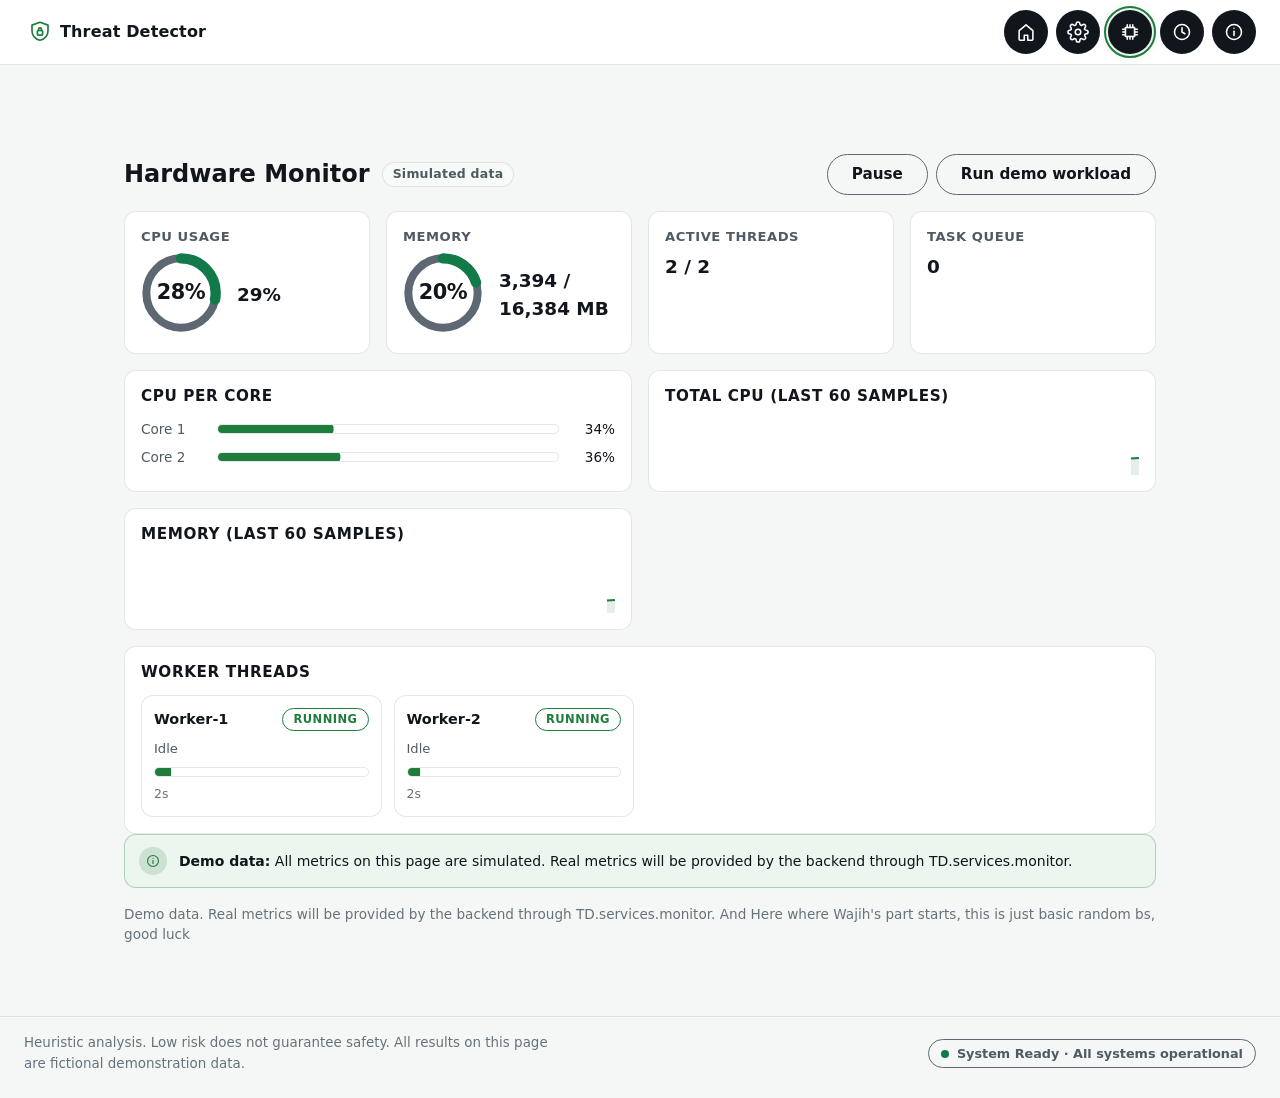
==== commit ae9f12f3: "fix(theme): follow the Windows app theme and persist the last choice across restarts" ====
--- a/app/src/main/resources/web/hardware.html
+++ b/app/src/main/resources/web/hardware.html
@@ -1,7 +1,8 @@
-<!DOCTYPE html>
+﻿<!DOCTYPE html>
 <html lang="en" data-page="hardware">
 <head>
   <meta charset="utf-8">
+<script src="js/core/java-shim.js"></script>
 <script src="js/core/theme-init.js"></script>
   <meta name="viewport" content="width=device-width, initial-scale=1">
   <title>Threat Detector - Hardware Monitor</title>
@@ -87,7 +88,7 @@
     </div>
   </main>
 <script src="js/core/core.js"></script>
-<script src="js/core/java-shim.js"></script>
+
 <script src="js/core/td-config.js"></script>
 <script src="js/core/events.js"></script>
 <script src="js/services/bridge.js"></script>
@@ -99,4 +100,4 @@
 <script src="js/components/usageBar.js"></script>
 <script src="js/pages/hardware.js"></script>
 </body>
-</html>
+</html>
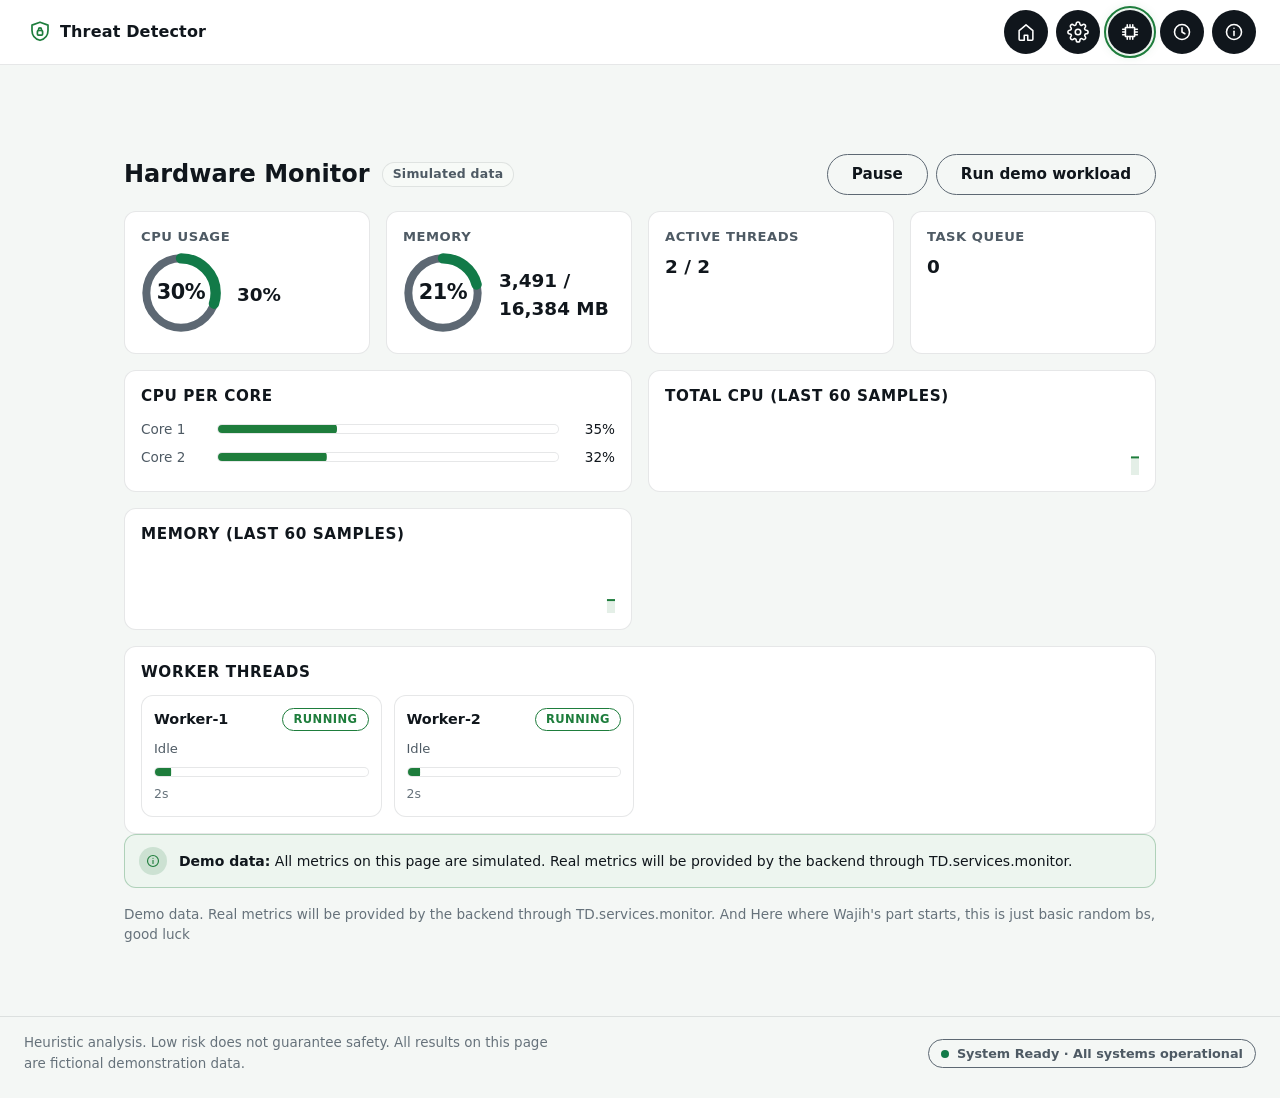
==== commit 79fb44ee: "wip: before ui perf fix pass" ====
--- a/app/src/main/resources/web/hardware.html
+++ b/app/src/main/resources/web/hardware.html
@@ -17,6 +17,7 @@
 <script src="js/features/theme-fx.js"></script>
 <script src="js/theme.js"></script>
 <link rel="stylesheet" href="css/theme-transition.css">
+<link rel="stylesheet" href="css/java-perf.css">
 <link rel="stylesheet" href="css/pages/hardware.css">
 </head>
 <body>
--- a/app/src/main/resources/web/css/java-perf.css
+++ b/app/src/main/resources/web/css/java-perf.css
@@ -0,0 +1,27 @@
+/* ===== JavaFX-only performance hints =====
+   Scoped under html.is-javafx, which js/core/java-shim.js adds at boot. Nothing
+   here changes colours, borders, shadows, spacing or text; the only visible
+   effect is that idle CSS animations pause while the window is not visible or
+   not focused (they run exactly as before whenever the user is looking). */
+
+/* Layout/paint/style containment for repeated batch rows. Added by JS once a
+   row's entrance animation has finished so the 10 px rise is never clipped. */
+html.is-javafx .batch-row.is-contained {
+  contain: layout paint style;
+  contain-intrinsic-size: auto 5em;
+}
+
+/* Same containment for the recent-results table rows (five rows, repainted
+   whenever the table updates during a batch). */
+html.is-javafx .dash-results tbody tr {
+  contain: layout style;
+}
+
+/* Idle cost: the dashboard's decorative loops (scan dots, chip pulse, hero
+   wave/glitch) keep the compositor busy at ~55 fps. They are paused only when
+   the page is hidden or the window is unfocused/minimised. */
+html.is-javafx.td-motion-paused *,
+html.is-javafx.td-motion-paused *::before,
+html.is-javafx.td-motion-paused *::after {
+  animation-play-state: paused !important;
+}
